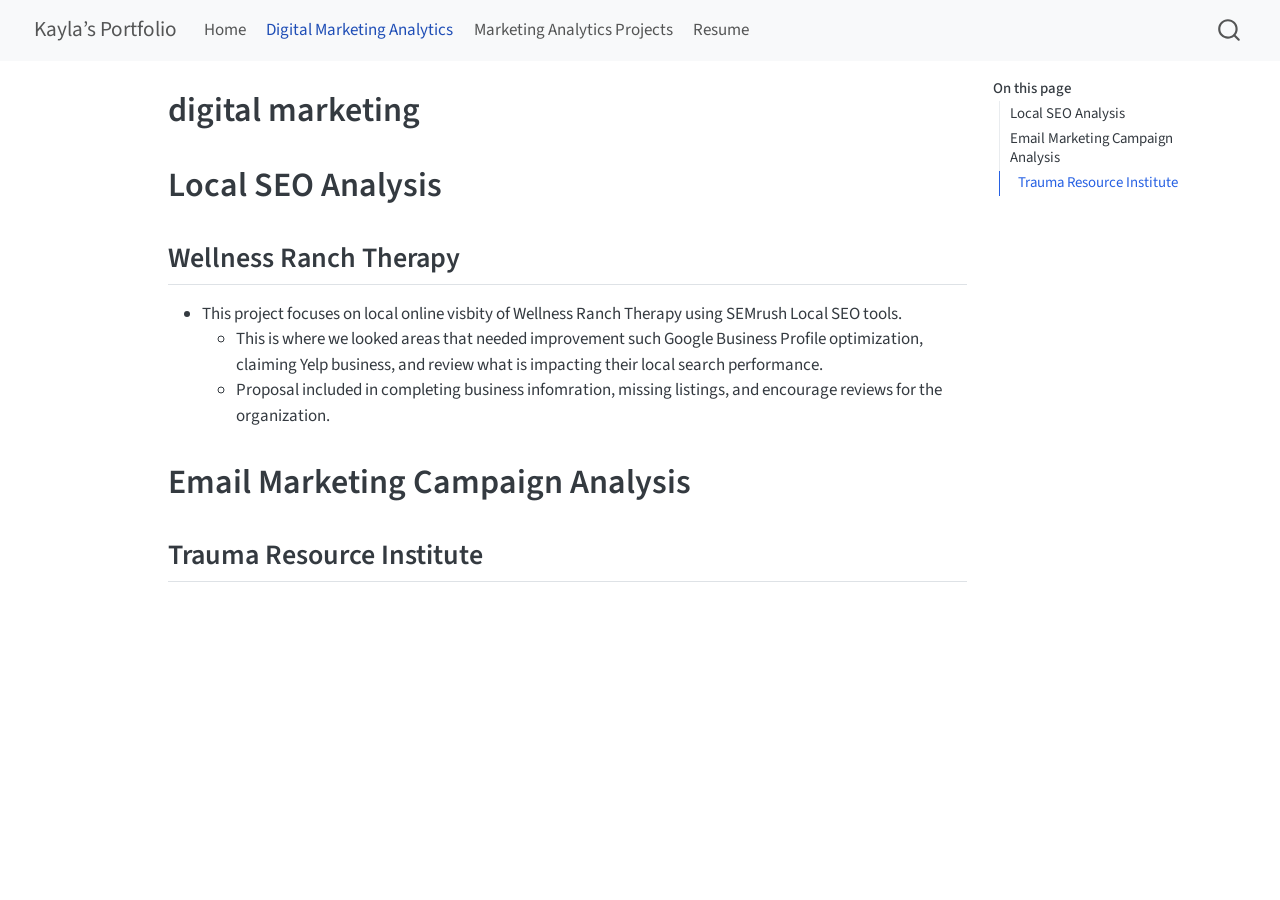
==== docs/digital-marketing.html @ aa78f888 "," ====
<!DOCTYPE html>
<html xmlns="http://www.w3.org/1999/xhtml" lang="en" xml:lang="en"><head>

<meta charset="utf-8">
<meta name="generator" content="quarto-1.8.25">

<meta name="viewport" content="width=device-width, initial-scale=1.0, user-scalable=yes">


<title>digital marketing – Kayla’s Portfolio</title>
<style>
code{white-space: pre-wrap;}
span.smallcaps{font-variant: small-caps;}
div.columns{display: flex; gap: min(4vw, 1.5em);}
div.column{flex: auto; overflow-x: auto;}
div.hanging-indent{margin-left: 1.5em; text-indent: -1.5em;}
ul.task-list{list-style: none;}
ul.task-list li input[type="checkbox"] {
  width: 0.8em;
  margin: 0 0.8em 0.2em -1em; /* quarto-specific, see https://github.com/quarto-dev/quarto-cli/issues/4556 */ 
  vertical-align: middle;
}
</style>


<script src="site_libs/quarto-nav/quarto-nav.js"></script>
<script src="site_libs/quarto-nav/headroom.min.js"></script>
<script src="site_libs/clipboard/clipboard.min.js"></script>
<script src="site_libs/quarto-search/autocomplete.umd.js"></script>
<script src="site_libs/quarto-search/fuse.min.js"></script>
<script src="site_libs/quarto-search/quarto-search.js"></script>
<meta name="quarto:offset" content="./">
<script src="site_libs/quarto-html/quarto.js" type="module"></script>
<script src="site_libs/quarto-html/tabsets/tabsets.js" type="module"></script>
<script src="site_libs/quarto-html/axe/axe-check.js" type="module"></script>
<script src="site_libs/quarto-html/popper.min.js"></script>
<script src="site_libs/quarto-html/tippy.umd.min.js"></script>
<script src="site_libs/quarto-html/anchor.min.js"></script>
<link href="site_libs/quarto-html/tippy.css" rel="stylesheet">
<link href="site_libs/quarto-html/quarto-syntax-highlighting-7b89279ff1a6dce999919e0e67d4d9ec.css" rel="stylesheet" id="quarto-text-highlighting-styles">
<script src="site_libs/bootstrap/bootstrap.min.js"></script>
<link href="site_libs/bootstrap/bootstrap-icons.css" rel="stylesheet">
<link href="site_libs/bootstrap/bootstrap-5b4ad623e5705c0698d39aec6f10cf02.min.css" rel="stylesheet" append-hash="true" id="quarto-bootstrap" data-mode="light">
<script id="quarto-search-options" type="application/json">{
  "location": "navbar",
  "copy-button": false,
  "collapse-after": 3,
  "panel-placement": "end",
  "type": "overlay",
  "limit": 50,
  "keyboard-shortcut": [
    "f",
    "/",
    "s"
  ],
  "show-item-context": false,
  "language": {
    "search-no-results-text": "No results",
    "search-matching-documents-text": "matching documents",
    "search-copy-link-title": "Copy link to search",
    "search-hide-matches-text": "Hide additional matches",
    "search-more-match-text": "more match in this document",
    "search-more-matches-text": "more matches in this document",
    "search-clear-button-title": "Clear",
    "search-text-placeholder": "",
    "search-detached-cancel-button-title": "Cancel",
    "search-submit-button-title": "Submit",
    "search-label": "Search"
  }
}</script>
<!-- Google tag (gtag.js) -->
<script async="" src="https://www.googletagmanager.com/gtag/js?id=G-GXF3VQHDR6"></script>
<script>
  window.dataLayer = window.dataLayer || [];
  function gtag(){dataLayer.push(arguments);}
  gtag('js', new Date());

  gtag('config', 'G-GXF3VQHDR6');
</script>


<link rel="stylesheet" href="style.css">
</head>

<body class="nav-fixed quarto-light">

<div id="quarto-search-results"></div>
  <header id="quarto-header" class="headroom fixed-top">
    <nav class="navbar navbar-expand-lg " data-bs-theme="dark">
      <div class="navbar-container container-fluid">
      <div class="navbar-brand-container mx-auto">
    <a href="./index.html" class="navbar-brand navbar-brand-logo">
    </a>
    <a class="navbar-brand" href="./index.html">
    <span class="navbar-title">Kayla’s Portfolio</span>
    </a>
  </div>
            <div id="quarto-search" class="" title="Search"></div>
          <button class="navbar-toggler" type="button" data-bs-toggle="collapse" data-bs-target="#navbarCollapse" aria-controls="navbarCollapse" role="menu" aria-expanded="false" aria-label="Toggle navigation" onclick="if (window.quartoToggleHeadroom) { window.quartoToggleHeadroom(); }">
  <span class="navbar-toggler-icon"></span>
</button>
          <div class="collapse navbar-collapse" id="navbarCollapse">
            <ul class="navbar-nav navbar-nav-scroll me-auto">
  <li class="nav-item">
    <a class="nav-link" href="./index.html"> 
<span class="menu-text">Home</span></a>
  </li>  
  <li class="nav-item">
    <a class="nav-link active" href="./digital-marketing.html" aria-current="page"> 
<span class="menu-text">Digital Marketing Analytics</span></a>
  </li>  
  <li class="nav-item">
    <a class="nav-link" href="./marketing-analytics.html"> 
<span class="menu-text">Marketing Analytics Projects</span></a>
  </li>  
  <li class="nav-item">
    <a class="nav-link" href="./resume.html"> 
<span class="menu-text">Resume</span></a>
  </li>  
</ul>
          </div> <!-- /navcollapse -->
            <div class="quarto-navbar-tools">
</div>
      </div> <!-- /container-fluid -->
    </nav>
</header>
<!-- content -->
<div id="quarto-content" class="quarto-container page-columns page-rows-contents page-layout-article page-navbar">
<!-- sidebar -->
<!-- margin-sidebar -->
    <div id="quarto-margin-sidebar" class="sidebar margin-sidebar">
        <nav id="TOC" role="doc-toc" class="toc-active">
    <h2 id="toc-title">On this page</h2>
   
  <ul>
  <li><a href="#local-seo-analysis" id="toc-local-seo-analysis" class="nav-link active" data-scroll-target="#local-seo-analysis">Local SEO Analysis</a>
  <ul class="collapse">
  <li><a href="#wellness-ranch-therapy" id="toc-wellness-ranch-therapy" class="nav-link" data-scroll-target="#wellness-ranch-therapy">Wellness Ranch Therapy</a></li>
  </ul></li>
  <li><a href="#email-marketing-campaign-analysis" id="toc-email-marketing-campaign-analysis" class="nav-link" data-scroll-target="#email-marketing-campaign-analysis">Email Marketing Campaign Analysis</a>
  <ul class="collapse">
  <li><a href="#trauma-resource-institute" id="toc-trauma-resource-institute" class="nav-link" data-scroll-target="#trauma-resource-institute">Trauma Resource Institute</a></li>
  </ul></li>
  </ul>
</nav>
    </div>
<!-- main -->
<main class="content" id="quarto-document-content">

<header id="title-block-header" class="quarto-title-block default">
<div class="quarto-title">
<h1 class="title">digital marketing</h1>
</div>



<div class="quarto-title-meta">

    
  
    
  </div>
  


</header>


<section id="local-seo-analysis" class="level1">
<h1>Local SEO Analysis</h1>
<section id="wellness-ranch-therapy" class="level2">
<h2 class="anchored" data-anchor-id="wellness-ranch-therapy">Wellness Ranch Therapy</h2>
<ul>
<li>This project focuses on local online visbity of Wellness Ranch Therapy using SEMrush Local SEO tools.
<ul>
<li>This is where we looked areas that needed improvement such Google Business Profile optimization, claiming Yelp business, and review what is impacting their local search performance.</li>
<li>Proposal included in completing business infomration, missing listings, and encourage reviews for the organization.</li>
</ul></li>
</ul>
</section>
</section>
<section id="email-marketing-campaign-analysis" class="level1">
<h1>Email Marketing Campaign Analysis</h1>
<section id="trauma-resource-institute" class="level2">
<h2 class="anchored" data-anchor-id="trauma-resource-institute">Trauma Resource Institute</h2>


</section>
</section>

</main> <!-- /main -->
<script id="quarto-html-after-body" type="application/javascript">
  window.document.addEventListener("DOMContentLoaded", function (event) {
    const icon = "";
    const anchorJS = new window.AnchorJS();
    anchorJS.options = {
      placement: 'right',
      icon: icon
    };
    anchorJS.add('.anchored');
    const isCodeAnnotation = (el) => {
      for (const clz of el.classList) {
        if (clz.startsWith('code-annotation-')) {                     
          return true;
        }
      }
      return false;
    }
    const onCopySuccess = function(e) {
      // button target
      const button = e.trigger;
      // don't keep focus
      button.blur();
      // flash "checked"
      button.classList.add('code-copy-button-checked');
      var currentTitle = button.getAttribute("title");
      button.setAttribute("title", "Copied!");
      let tooltip;
      if (window.bootstrap) {
        button.setAttribute("data-bs-toggle", "tooltip");
        button.setAttribute("data-bs-placement", "left");
        button.setAttribute("data-bs-title", "Copied!");
        tooltip = new bootstrap.Tooltip(button, 
          { trigger: "manual", 
            customClass: "code-copy-button-tooltip",
            offset: [0, -8]});
        tooltip.show();    
      }
      setTimeout(function() {
        if (tooltip) {
          tooltip.hide();
          button.removeAttribute("data-bs-title");
          button.removeAttribute("data-bs-toggle");
          button.removeAttribute("data-bs-placement");
        }
        button.setAttribute("title", currentTitle);
        button.classList.remove('code-copy-button-checked');
      }, 1000);
      // clear code selection
      e.clearSelection();
    }
    const getTextToCopy = function(trigger) {
      const outerScaffold = trigger.parentElement.cloneNode(true);
      const codeEl = outerScaffold.querySelector('code');
      for (const childEl of codeEl.children) {
        if (isCodeAnnotation(childEl)) {
          childEl.remove();
        }
      }
      return codeEl.innerText;
    }
    const clipboard = new window.ClipboardJS('.code-copy-button:not([data-in-quarto-modal])', {
      text: getTextToCopy
    });
    clipboard.on('success', onCopySuccess);
    if (window.document.getElementById('quarto-embedded-source-code-modal')) {
      const clipboardModal = new window.ClipboardJS('.code-copy-button[data-in-quarto-modal]', {
        text: getTextToCopy,
        container: window.document.getElementById('quarto-embedded-source-code-modal')
      });
      clipboardModal.on('success', onCopySuccess);
    }
      var localhostRegex = new RegExp(/^(?:http|https):\/\/localhost\:?[0-9]*\//);
      var mailtoRegex = new RegExp(/^mailto:/);
        var filterRegex = new RegExp('/' + window.location.host + '/');
      var isInternal = (href) => {
          return filterRegex.test(href) || localhostRegex.test(href) || mailtoRegex.test(href);
      }
      // Inspect non-navigation links and adorn them if external
     var links = window.document.querySelectorAll('a[href]:not(.nav-link):not(.navbar-brand):not(.toc-action):not(.sidebar-link):not(.sidebar-item-toggle):not(.pagination-link):not(.no-external):not([aria-hidden]):not(.dropdown-item):not(.quarto-navigation-tool):not(.about-link)');
      for (var i=0; i<links.length; i++) {
        const link = links[i];
        if (!isInternal(link.href)) {
          // undo the damage that might have been done by quarto-nav.js in the case of
          // links that we want to consider external
          if (link.dataset.originalHref !== undefined) {
            link.href = link.dataset.originalHref;
          }
        }
      }
    function tippyHover(el, contentFn, onTriggerFn, onUntriggerFn) {
      const config = {
        allowHTML: true,
        maxWidth: 500,
        delay: 100,
        arrow: false,
        appendTo: function(el) {
            return el.parentElement;
        },
        interactive: true,
        interactiveBorder: 10,
        theme: 'quarto',
        placement: 'bottom-start',
      };
      if (contentFn) {
        config.content = contentFn;
      }
      if (onTriggerFn) {
        config.onTrigger = onTriggerFn;
      }
      if (onUntriggerFn) {
        config.onUntrigger = onUntriggerFn;
      }
      window.tippy(el, config); 
    }
    const noterefs = window.document.querySelectorAll('a[role="doc-noteref"]');
    for (var i=0; i<noterefs.length; i++) {
      const ref = noterefs[i];
      tippyHover(ref, function() {
        // use id or data attribute instead here
        let href = ref.getAttribute('data-footnote-href') || ref.getAttribute('href');
        try { href = new URL(href).hash; } catch {}
        const id = href.replace(/^#\/?/, "");
        const note = window.document.getElementById(id);
        if (note) {
          return note.innerHTML;
        } else {
          return "";
        }
      });
    }
    const xrefs = window.document.querySelectorAll('a.quarto-xref');
    const processXRef = (id, note) => {
      // Strip column container classes
      const stripColumnClz = (el) => {
        el.classList.remove("page-full", "page-columns");
        if (el.children) {
          for (const child of el.children) {
            stripColumnClz(child);
          }
        }
      }
      stripColumnClz(note)
      if (id === null || id.startsWith('sec-')) {
        // Special case sections, only their first couple elements
        const container = document.createElement("div");
        if (note.children && note.children.length > 2) {
          container.appendChild(note.children[0].cloneNode(true));
          for (let i = 1; i < note.children.length; i++) {
            const child = note.children[i];
            if (child.tagName === "P" && child.innerText === "") {
              continue;
            } else {
              container.appendChild(child.cloneNode(true));
              break;
            }
          }
          if (window.Quarto?.typesetMath) {
            window.Quarto.typesetMath(container);
          }
          return container.innerHTML
        } else {
          if (window.Quarto?.typesetMath) {
            window.Quarto.typesetMath(note);
          }
          return note.innerHTML;
        }
      } else {
        // Remove any anchor links if they are present
        const anchorLink = note.querySelector('a.anchorjs-link');
        if (anchorLink) {
          anchorLink.remove();
        }
        if (window.Quarto?.typesetMath) {
          window.Quarto.typesetMath(note);
        }
        if (note.classList.contains("callout")) {
          return note.outerHTML;
        } else {
          return note.innerHTML;
        }
      }
    }
    for (var i=0; i<xrefs.length; i++) {
      const xref = xrefs[i];
      tippyHover(xref, undefined, function(instance) {
        instance.disable();
        let url = xref.getAttribute('href');
        let hash = undefined; 
        if (url.startsWith('#')) {
          hash = url;
        } else {
          try { hash = new URL(url).hash; } catch {}
        }
        if (hash) {
          const id = hash.replace(/^#\/?/, "");
          const note = window.document.getElementById(id);
          if (note !== null) {
            try {
              const html = processXRef(id, note.cloneNode(true));
              instance.setContent(html);
            } finally {
              instance.enable();
              instance.show();
            }
          } else {
            // See if we can fetch this
            fetch(url.split('#')[0])
            .then(res => res.text())
            .then(html => {
              const parser = new DOMParser();
              const htmlDoc = parser.parseFromString(html, "text/html");
              const note = htmlDoc.getElementById(id);
              if (note !== null) {
                const html = processXRef(id, note);
                instance.setContent(html);
              } 
            }).finally(() => {
              instance.enable();
              instance.show();
            });
          }
        } else {
          // See if we can fetch a full url (with no hash to target)
          // This is a special case and we should probably do some content thinning / targeting
          fetch(url)
          .then(res => res.text())
          .then(html => {
            const parser = new DOMParser();
            const htmlDoc = parser.parseFromString(html, "text/html");
            const note = htmlDoc.querySelector('main.content');
            if (note !== null) {
              // This should only happen for chapter cross references
              // (since there is no id in the URL)
              // remove the first header
              if (note.children.length > 0 && note.children[0].tagName === "HEADER") {
                note.children[0].remove();
              }
              const html = processXRef(null, note);
              instance.setContent(html);
            } 
          }).finally(() => {
            instance.enable();
            instance.show();
          });
        }
      }, function(instance) {
      });
    }
        let selectedAnnoteEl;
        const selectorForAnnotation = ( cell, annotation) => {
          let cellAttr = 'data-code-cell="' + cell + '"';
          let lineAttr = 'data-code-annotation="' +  annotation + '"';
          const selector = 'span[' + cellAttr + '][' + lineAttr + ']';
          return selector;
        }
        const selectCodeLines = (annoteEl) => {
          const doc = window.document;
          const targetCell = annoteEl.getAttribute("data-target-cell");
          const targetAnnotation = annoteEl.getAttribute("data-target-annotation");
          const annoteSpan = window.document.querySelector(selectorForAnnotation(targetCell, targetAnnotation));
          const lines = annoteSpan.getAttribute("data-code-lines").split(",");
          const lineIds = lines.map((line) => {
            return targetCell + "-" + line;
          })
          let top = null;
          let height = null;
          let parent = null;
          if (lineIds.length > 0) {
              //compute the position of the single el (top and bottom and make a div)
              const el = window.document.getElementById(lineIds[0]);
              top = el.offsetTop;
              height = el.offsetHeight;
              parent = el.parentElement.parentElement;
            if (lineIds.length > 1) {
              const lastEl = window.document.getElementById(lineIds[lineIds.length - 1]);
              const bottom = lastEl.offsetTop + lastEl.offsetHeight;
              height = bottom - top;
            }
            if (top !== null && height !== null && parent !== null) {
              // cook up a div (if necessary) and position it 
              let div = window.document.getElementById("code-annotation-line-highlight");
              if (div === null) {
                div = window.document.createElement("div");
                div.setAttribute("id", "code-annotation-line-highlight");
                div.style.position = 'absolute';
                parent.appendChild(div);
              }
              div.style.top = top - 2 + "px";
              div.style.height = height + 4 + "px";
              div.style.left = 0;
              let gutterDiv = window.document.getElementById("code-annotation-line-highlight-gutter");
              if (gutterDiv === null) {
                gutterDiv = window.document.createElement("div");
                gutterDiv.setAttribute("id", "code-annotation-line-highlight-gutter");
                gutterDiv.style.position = 'absolute';
                const codeCell = window.document.getElementById(targetCell);
                const gutter = codeCell.querySelector('.code-annotation-gutter');
                gutter.appendChild(gutterDiv);
              }
              gutterDiv.style.top = top - 2 + "px";
              gutterDiv.style.height = height + 4 + "px";
            }
            selectedAnnoteEl = annoteEl;
          }
        };
        const unselectCodeLines = () => {
          const elementsIds = ["code-annotation-line-highlight", "code-annotation-line-highlight-gutter"];
          elementsIds.forEach((elId) => {
            const div = window.document.getElementById(elId);
            if (div) {
              div.remove();
            }
          });
          selectedAnnoteEl = undefined;
        };
          // Handle positioning of the toggle
      window.addEventListener(
        "resize",
        throttle(() => {
          elRect = undefined;
          if (selectedAnnoteEl) {
            selectCodeLines(selectedAnnoteEl);
          }
        }, 10)
      );
      function throttle(fn, ms) {
      let throttle = false;
      let timer;
        return (...args) => {
          if(!throttle) { // first call gets through
              fn.apply(this, args);
              throttle = true;
          } else { // all the others get throttled
              if(timer) clearTimeout(timer); // cancel #2
              timer = setTimeout(() => {
                fn.apply(this, args);
                timer = throttle = false;
              }, ms);
          }
        };
      }
        // Attach click handler to the DT
        const annoteDls = window.document.querySelectorAll('dt[data-target-cell]');
        for (const annoteDlNode of annoteDls) {
          annoteDlNode.addEventListener('click', (event) => {
            const clickedEl = event.target;
            if (clickedEl !== selectedAnnoteEl) {
              unselectCodeLines();
              const activeEl = window.document.querySelector('dt[data-target-cell].code-annotation-active');
              if (activeEl) {
                activeEl.classList.remove('code-annotation-active');
              }
              selectCodeLines(clickedEl);
              clickedEl.classList.add('code-annotation-active');
            } else {
              // Unselect the line
              unselectCodeLines();
              clickedEl.classList.remove('code-annotation-active');
            }
          });
        }
    const findCites = (el) => {
      const parentEl = el.parentElement;
      if (parentEl) {
        const cites = parentEl.dataset.cites;
        if (cites) {
          return {
            el,
            cites: cites.split(' ')
          };
        } else {
          return findCites(el.parentElement)
        }
      } else {
        return undefined;
      }
    };
    var bibliorefs = window.document.querySelectorAll('a[role="doc-biblioref"]');
    for (var i=0; i<bibliorefs.length; i++) {
      const ref = bibliorefs[i];
      const citeInfo = findCites(ref);
      if (citeInfo) {
        tippyHover(citeInfo.el, function() {
          var popup = window.document.createElement('div');
          citeInfo.cites.forEach(function(cite) {
            var citeDiv = window.document.createElement('div');
            citeDiv.classList.add('hanging-indent');
            citeDiv.classList.add('csl-entry');
            var biblioDiv = window.document.getElementById('ref-' + cite);
            if (biblioDiv) {
              citeDiv.innerHTML = biblioDiv.innerHTML;
            }
            popup.appendChild(citeDiv);
          });
          return popup.innerHTML;
        });
      }
    }
  });
  </script>
</div> <!-- /content -->




</body></html>
---- docs/site_libs/quarto-html/tippy.css ----
.tippy-box[data-animation=fade][data-state=hidden]{opacity:0}[data-tippy-root]{max-width:calc(100vw - 10px)}.tippy-box{position:relative;background-color:#333;color:#fff;border-radius:4px;font-size:14px;line-height:1.4;white-space:normal;outline:0;transition-property:transform,visibility,opacity}.tippy-box[data-placement^=top]>.tippy-arrow{bottom:0}.tippy-box[data-placement^=top]>.tippy-arrow:before{bottom:-7px;left:0;border-width:8px 8px 0;border-top-color:initial;transform-origin:center top}.tippy-box[data-placement^=bottom]>.tippy-arrow{top:0}.tippy-box[data-placement^=bottom]>.tippy-arrow:before{top:-7px;left:0;border-width:0 8px 8px;border-bottom-color:initial;transform-origin:center bottom}.tippy-box[data-placement^=left]>.tippy-arrow{right:0}.tippy-box[data-placement^=left]>.tippy-arrow:before{border-width:8px 0 8px 8px;border-left-color:initial;right:-7px;transform-origin:center left}.tippy-box[data-placement^=right]>.tippy-arrow{left:0}.tippy-box[data-placement^=right]>.tippy-arrow:before{left:-7px;border-width:8px 8px 8px 0;border-right-color:initial;transform-origin:center right}.tippy-box[data-inertia][data-state=visible]{transition-timing-function:cubic-bezier(.54,1.5,.38,1.11)}.tippy-arrow{width:16px;height:16px;color:#333}.tippy-arrow:before{content:"";position:absolute;border-color:transparent;border-style:solid}.tippy-content{position:relative;padding:5px 9px;z-index:1}
---- docs/site_libs/quarto-html/quarto-syntax-highlighting-7b89279ff1a6dce999919e0e67d4d9ec.css ----
/* quarto syntax highlight colors */
:root {
  --quarto-hl-ot-color: #003B4F;
  --quarto-hl-at-color: #657422;
  --quarto-hl-ss-color: #20794D;
  --quarto-hl-an-color: #5E5E5E;
  --quarto-hl-fu-color: #4758AB;
  --quarto-hl-st-color: #20794D;
  --quarto-hl-cf-color: #003B4F;
  --quarto-hl-op-color: #5E5E5E;
  --quarto-hl-er-color: #AD0000;
  --quarto-hl-bn-color: #AD0000;
  --quarto-hl-al-color: #AD0000;
  --quarto-hl-va-color: #111111;
  --quarto-hl-bu-color: inherit;
  --quarto-hl-ex-color: inherit;
  --quarto-hl-pp-color: #AD0000;
  --quarto-hl-in-color: #5E5E5E;
  --quarto-hl-vs-color: #20794D;
  --quarto-hl-wa-color: #5E5E5E;
  --quarto-hl-do-color: #5E5E5E;
  --quarto-hl-im-color: #00769E;
  --quarto-hl-ch-color: #20794D;
  --quarto-hl-dt-color: #AD0000;
  --quarto-hl-fl-color: #AD0000;
  --quarto-hl-co-color: #5E5E5E;
  --quarto-hl-cv-color: #5E5E5E;
  --quarto-hl-cn-color: #8f5902;
  --quarto-hl-sc-color: #5E5E5E;
  --quarto-hl-dv-color: #AD0000;
  --quarto-hl-kw-color: #003B4F;
}

/* other quarto variables */
:root {
  --quarto-font-monospace: SFMono-Regular, Menlo, Monaco, Consolas, "Liberation Mono", "Courier New", monospace;
}

/* syntax highlight based on Pandoc's rules */
pre > code.sourceCode > span {
  color: #003B4F;
}

code.sourceCode > span {
  color: #003B4F;
}

div.sourceCode,
div.sourceCode pre.sourceCode {
  color: #003B4F;
}

/* Normal */
code span {
  color: #003B4F;
}

/* Alert */
code span.al {
  color: #AD0000;
  font-style: inherit;
}

/* Annotation */
code span.an {
  color: #5E5E5E;
  font-style: inherit;
}

/* Attribute */
code span.at {
  color: #657422;
  font-style: inherit;
}

/* BaseN */
code span.bn {
  color: #AD0000;
  font-style: inherit;
}

/* BuiltIn */
code span.bu {
  font-style: inherit;
}

/* ControlFlow */
code span.cf {
  color: #003B4F;
  font-weight: bold;
  font-style: inherit;
}

/* Char */
code span.ch {
  color: #20794D;
  font-style: inherit;
}

/* Constant */
code span.cn {
  color: #8f5902;
  font-style: inherit;
}

/* Comment */
code span.co {
  color: #5E5E5E;
  font-style: inherit;
}

/* CommentVar */
code span.cv {
  color: #5E5E5E;
  font-style: italic;
}

/* Documentation */
code span.do {
  color: #5E5E5E;
  font-style: italic;
}

/* DataType */
code span.dt {
  color: #AD0000;
  font-style: inherit;
}

/* DecVal */
code span.dv {
  color: #AD0000;
  font-style: inherit;
}

/* Error */
code span.er {
  color: #AD0000;
  font-style: inherit;
}

/* Extension */
code span.ex {
  font-style: inherit;
}

/* Float */
code span.fl {
  color: #AD0000;
  font-style: inherit;
}

/* Function */
code span.fu {
  color: #4758AB;
  font-style: inherit;
}

/* Import */
code span.im {
  color: #00769E;
  font-style: inherit;
}

/* Information */
code span.in {
  color: #5E5E5E;
  font-style: inherit;
}

/* Keyword */
code span.kw {
  color: #003B4F;
  font-weight: bold;
  font-style: inherit;
}

/* Operator */
code span.op {
  color: #5E5E5E;
  font-style: inherit;
}

/* Other */
code span.ot {
  color: #003B4F;
  font-style: inherit;
}

/* Preprocessor */
code span.pp {
  color: #AD0000;
  font-style: inherit;
}

/* SpecialChar */
code span.sc {
  color: #5E5E5E;
  font-style: inherit;
}

/* SpecialString */
code span.ss {
  color: #20794D;
  font-style: inherit;
}

/* String */
code span.st {
  color: #20794D;
  font-style: inherit;
}

/* Variable */
code span.va {
  color: #111111;
  font-style: inherit;
}

/* VerbatimString */
code span.vs {
  color: #20794D;
  font-style: inherit;
}

/* Warning */
code span.wa {
  color: #5E5E5E;
  font-style: italic;
}

.prevent-inlining {
  content: "</";
}

/*# sourceMappingURL=3944bc705cfaf4c80e56f77c5205168a.css.map */
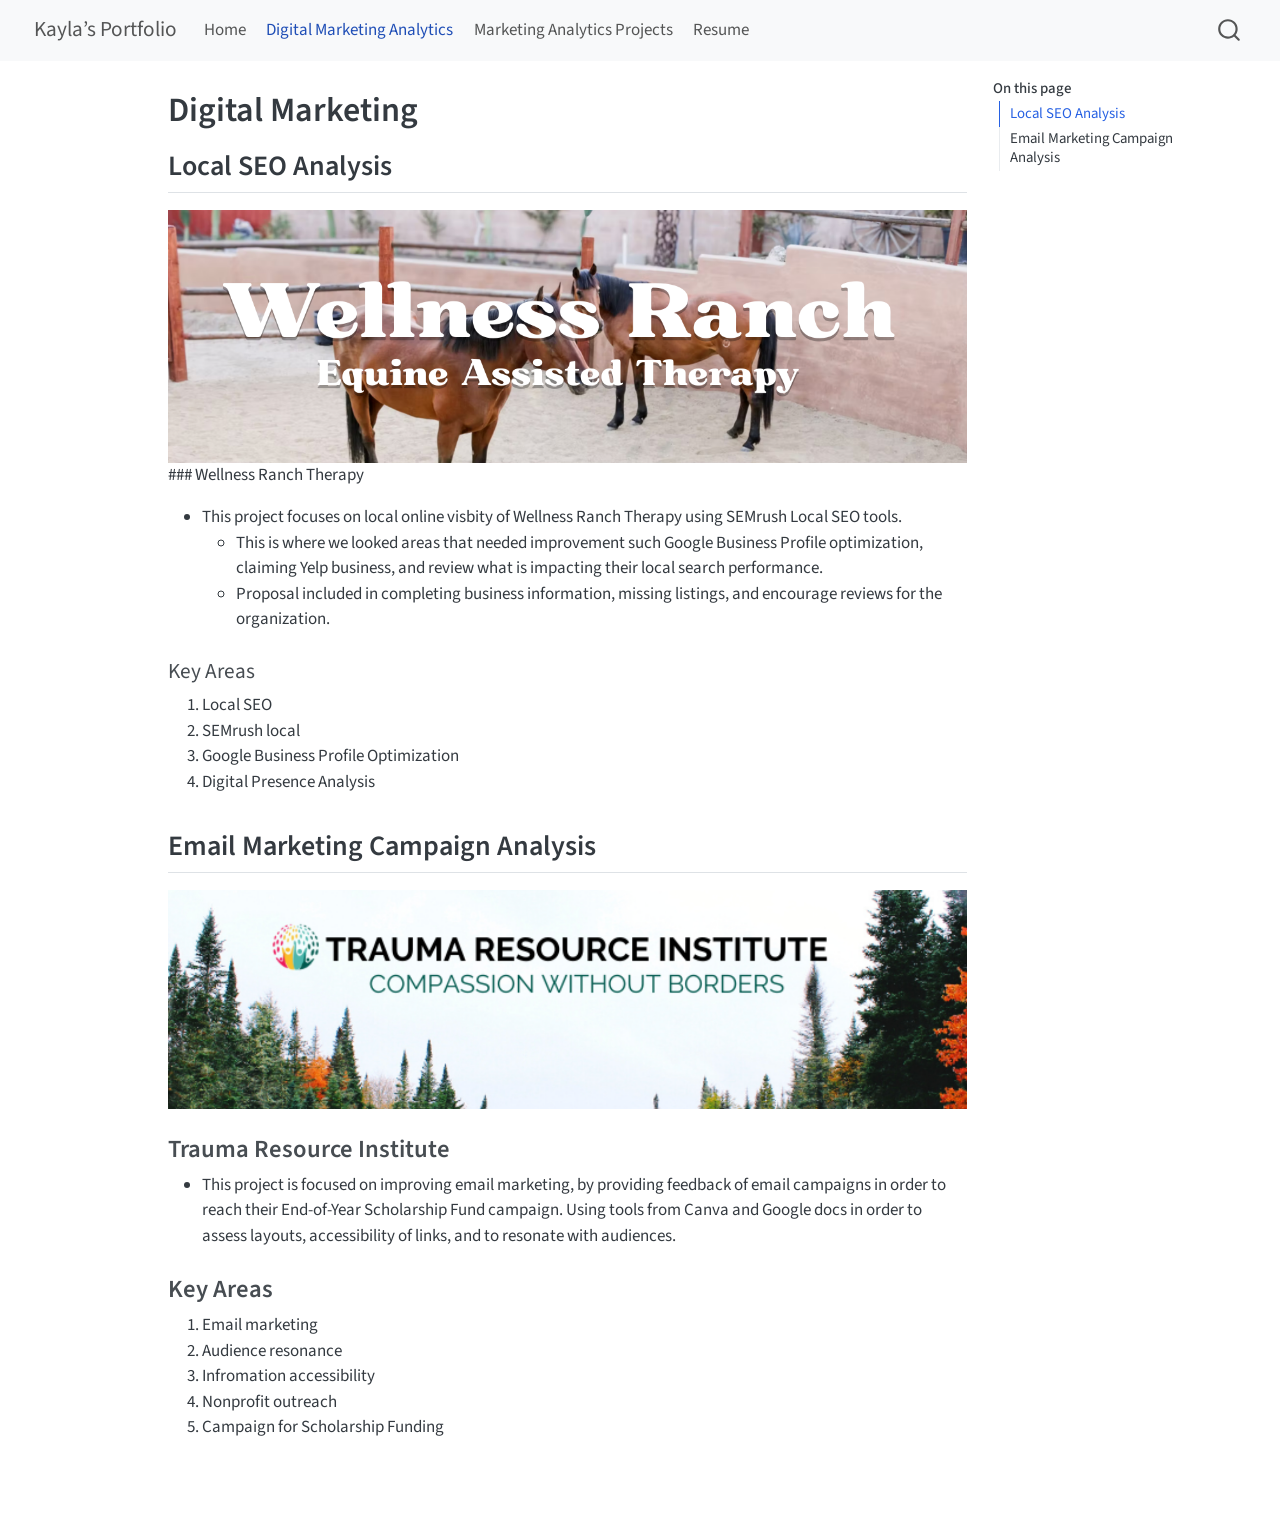
==== commit 854807b5: "." ====
--- a/docs/digital-marketing.html
+++ b/docs/digital-marketing.html
@@ -7,7 +7,7 @@
 <meta name="viewport" content="width=device-width, initial-scale=1.0, user-scalable=yes">
 
 
-<title>digital marketing – Kayla’s Portfolio</title>
+<title>Digital Marketing – Kayla’s Portfolio</title>
 <style>
 code{white-space: pre-wrap;}
 span.smallcaps{font-variant: small-caps;}
@@ -133,13 +133,11 @@
     <h2 id="toc-title">On this page</h2>
    
   <ul>
-  <li><a href="#local-seo-analysis" id="toc-local-seo-analysis" class="nav-link active" data-scroll-target="#local-seo-analysis">Local SEO Analysis</a>
-  <ul class="collapse">
-  <li><a href="#wellness-ranch-therapy" id="toc-wellness-ranch-therapy" class="nav-link" data-scroll-target="#wellness-ranch-therapy">Wellness Ranch Therapy</a></li>
-  </ul></li>
+  <li><a href="#local-seo-analysis" id="toc-local-seo-analysis" class="nav-link active" data-scroll-target="#local-seo-analysis">Local SEO Analysis</a></li>
   <li><a href="#email-marketing-campaign-analysis" id="toc-email-marketing-campaign-analysis" class="nav-link" data-scroll-target="#email-marketing-campaign-analysis">Email Marketing Campaign Analysis</a>
   <ul class="collapse">
   <li><a href="#trauma-resource-institute" id="toc-trauma-resource-institute" class="nav-link" data-scroll-target="#trauma-resource-institute">Trauma Resource Institute</a></li>
+  <li><a href="#key-areas-1" id="toc-key-areas-1" class="nav-link" data-scroll-target="#key-areas-1">Key Areas</a></li>
   </ul></li>
   </ul>
 </nav>
@@ -149,7 +147,7 @@
 
 <header id="title-block-header" class="quarto-title-block default">
 <div class="quarto-title">
-<h1 class="title">digital marketing</h1>
+<h1 class="title">Digital Marketing</h1>
 </div>
 
 
@@ -166,23 +164,44 @@
 </header>
 
 
-<section id="local-seo-analysis" class="level1">
-<h1>Local SEO Analysis</h1>
-<section id="wellness-ranch-therapy" class="level2">
-<h2 class="anchored" data-anchor-id="wellness-ranch-therapy">Wellness Ranch Therapy</h2>
+<section id="local-seo-analysis" class="level2">
+<h2 class="anchored" data-anchor-id="local-seo-analysis">Local SEO Analysis</h2>
+<p><img src="wellness.png" class="img-fluid"> ### Wellness Ranch Therapy</p>
 <ul>
 <li>This project focuses on local online visbity of Wellness Ranch Therapy using SEMrush Local SEO tools.
 <ul>
 <li>This is where we looked areas that needed improvement such Google Business Profile optimization, claiming Yelp business, and review what is impacting their local search performance.</li>
-<li>Proposal included in completing business infomration, missing listings, and encourage reviews for the organization.</li>
+<li>Proposal included in completing business information, missing listings, and encourage reviews for the organization.</li>
 </ul></li>
 </ul>
+<section id="key-areas" class="level4">
+<h4 class="anchored" data-anchor-id="key-areas">Key Areas</h4>
+<ol type="1">
+<li>Local SEO</li>
+<li>SEMrush local</li>
+<li>Google Business Profile Optimization</li>
+<li>Digital Presence Analysis</li>
+</ol>
 </section>
 </section>
-<section id="email-marketing-campaign-analysis" class="level1">
-<h1>Email Marketing Campaign Analysis</h1>
-<section id="trauma-resource-institute" class="level2">
-<h2 class="anchored" data-anchor-id="trauma-resource-institute">Trauma Resource Institute</h2>
+<section id="email-marketing-campaign-analysis" class="level2">
+<h2 class="anchored" data-anchor-id="email-marketing-campaign-analysis">Email Marketing Campaign Analysis</h2>
+<p><img src="images.png" class="img-fluid"></p>
+<section id="trauma-resource-institute" class="level3">
+<h3 class="anchored" data-anchor-id="trauma-resource-institute">Trauma Resource Institute</h3>
+<ul>
+<li>This project is focused on improving email marketing, by providing feedback of email campaigns in order to reach their End-of-Year Scholarship Fund campaign. Using tools from Canva and Google docs in order to assess layouts, accessibility of links, and to resonate with audiences.</li>
+</ul>
+</section>
+<section id="key-areas-1" class="level3">
+<h3 class="anchored" data-anchor-id="key-areas-1">Key Areas</h3>
+<ol type="1">
+<li>Email marketing</li>
+<li>Audience resonance</li>
+<li>Infromation accessibility</li>
+<li>Nonprofit outreach</li>
+<li>Campaign for Scholarship Funding</li>
+</ol>
 
 
 </section>
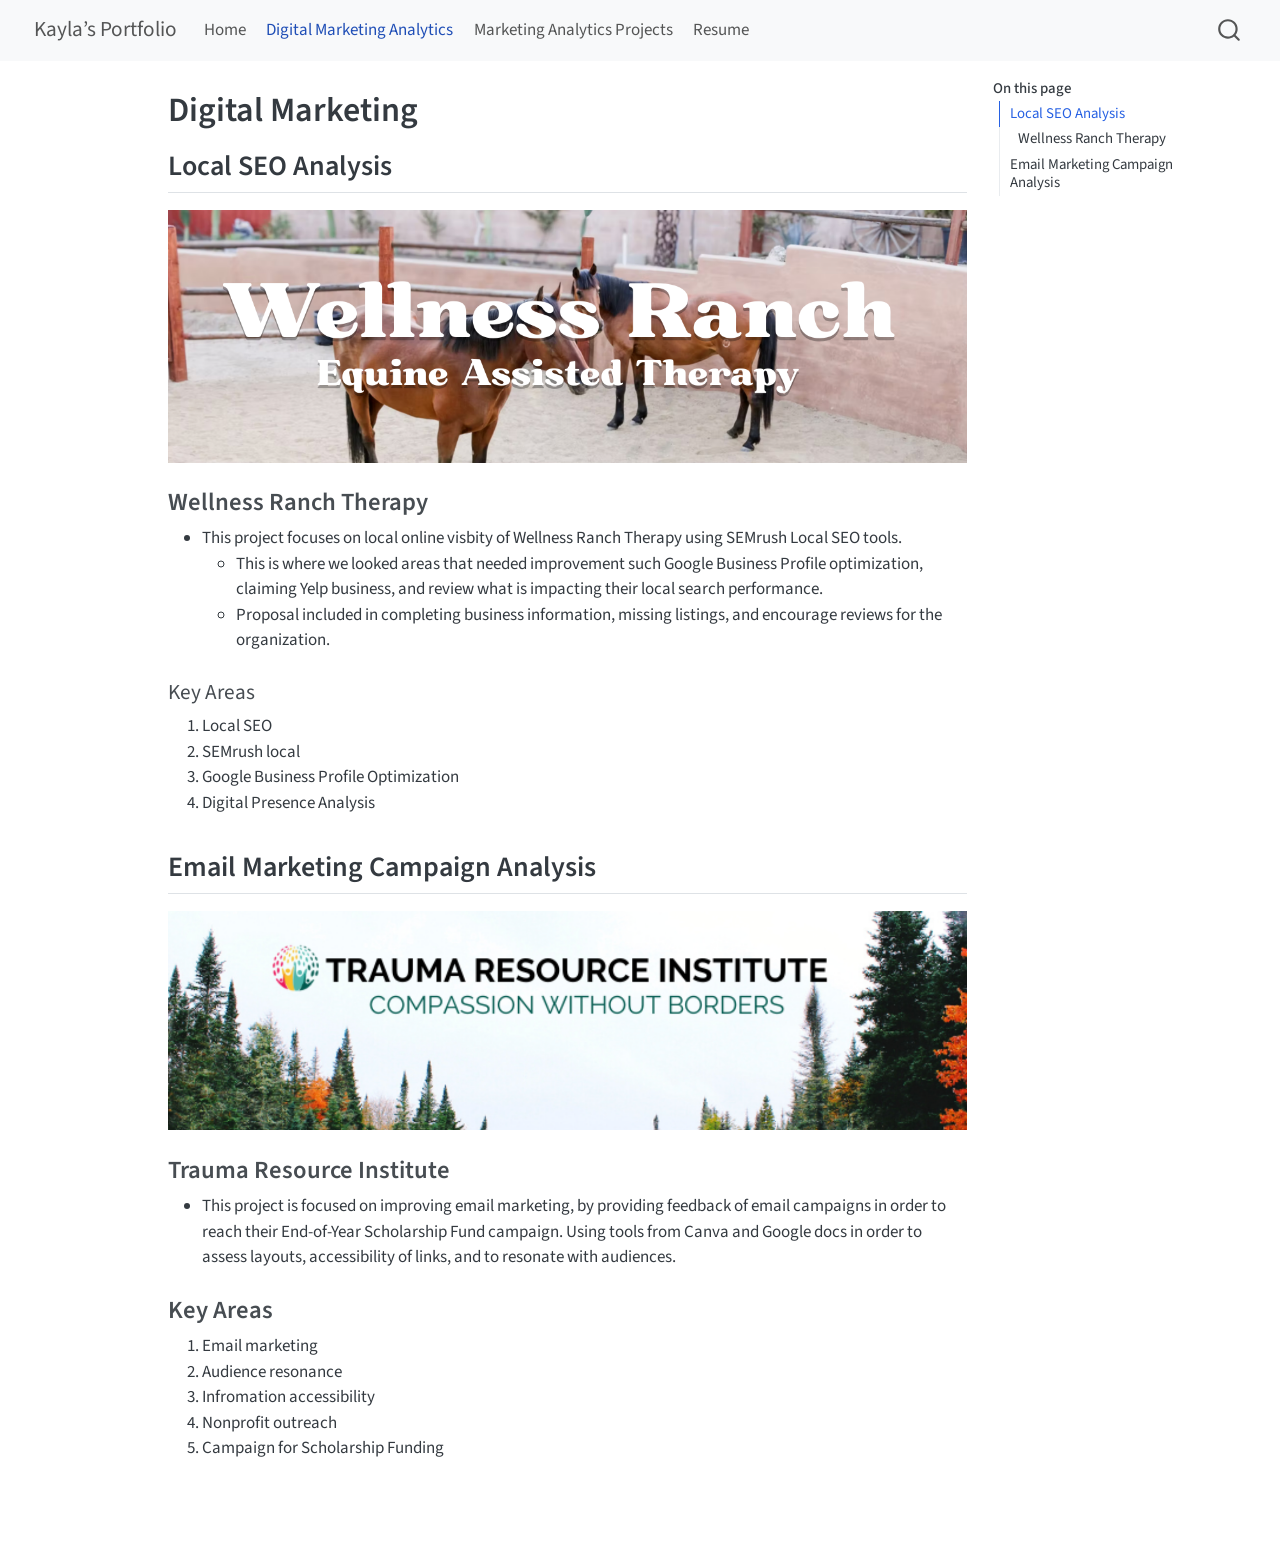
==== commit 08c84446: "." ====
--- a/docs/digital-marketing.html
+++ b/docs/digital-marketing.html
@@ -133,7 +133,10 @@
     <h2 id="toc-title">On this page</h2>
    
   <ul>
-  <li><a href="#local-seo-analysis" id="toc-local-seo-analysis" class="nav-link active" data-scroll-target="#local-seo-analysis">Local SEO Analysis</a></li>
+  <li><a href="#local-seo-analysis" id="toc-local-seo-analysis" class="nav-link active" data-scroll-target="#local-seo-analysis">Local SEO Analysis</a>
+  <ul class="collapse">
+  <li><a href="#wellness-ranch-therapy" id="toc-wellness-ranch-therapy" class="nav-link" data-scroll-target="#wellness-ranch-therapy">Wellness Ranch Therapy</a></li>
+  </ul></li>
   <li><a href="#email-marketing-campaign-analysis" id="toc-email-marketing-campaign-analysis" class="nav-link" data-scroll-target="#email-marketing-campaign-analysis">Email Marketing Campaign Analysis</a>
   <ul class="collapse">
   <li><a href="#trauma-resource-institute" id="toc-trauma-resource-institute" class="nav-link" data-scroll-target="#trauma-resource-institute">Trauma Resource Institute</a></li>
@@ -166,7 +169,9 @@
 
 <section id="local-seo-analysis" class="level2">
 <h2 class="anchored" data-anchor-id="local-seo-analysis">Local SEO Analysis</h2>
-<p><img src="wellness.png" class="img-fluid"> ### Wellness Ranch Therapy</p>
+<p><img src="wellness.png" class="img-fluid"></p>
+<section id="wellness-ranch-therapy" class="level3">
+<h3 class="anchored" data-anchor-id="wellness-ranch-therapy">Wellness Ranch Therapy</h3>
 <ul>
 <li>This project focuses on local online visbity of Wellness Ranch Therapy using SEMrush Local SEO tools.
 <ul>
@@ -182,6 +187,7 @@
 <li>Google Business Profile Optimization</li>
 <li>Digital Presence Analysis</li>
 </ol>
+</section>
 </section>
 </section>
 <section id="email-marketing-campaign-analysis" class="level2">
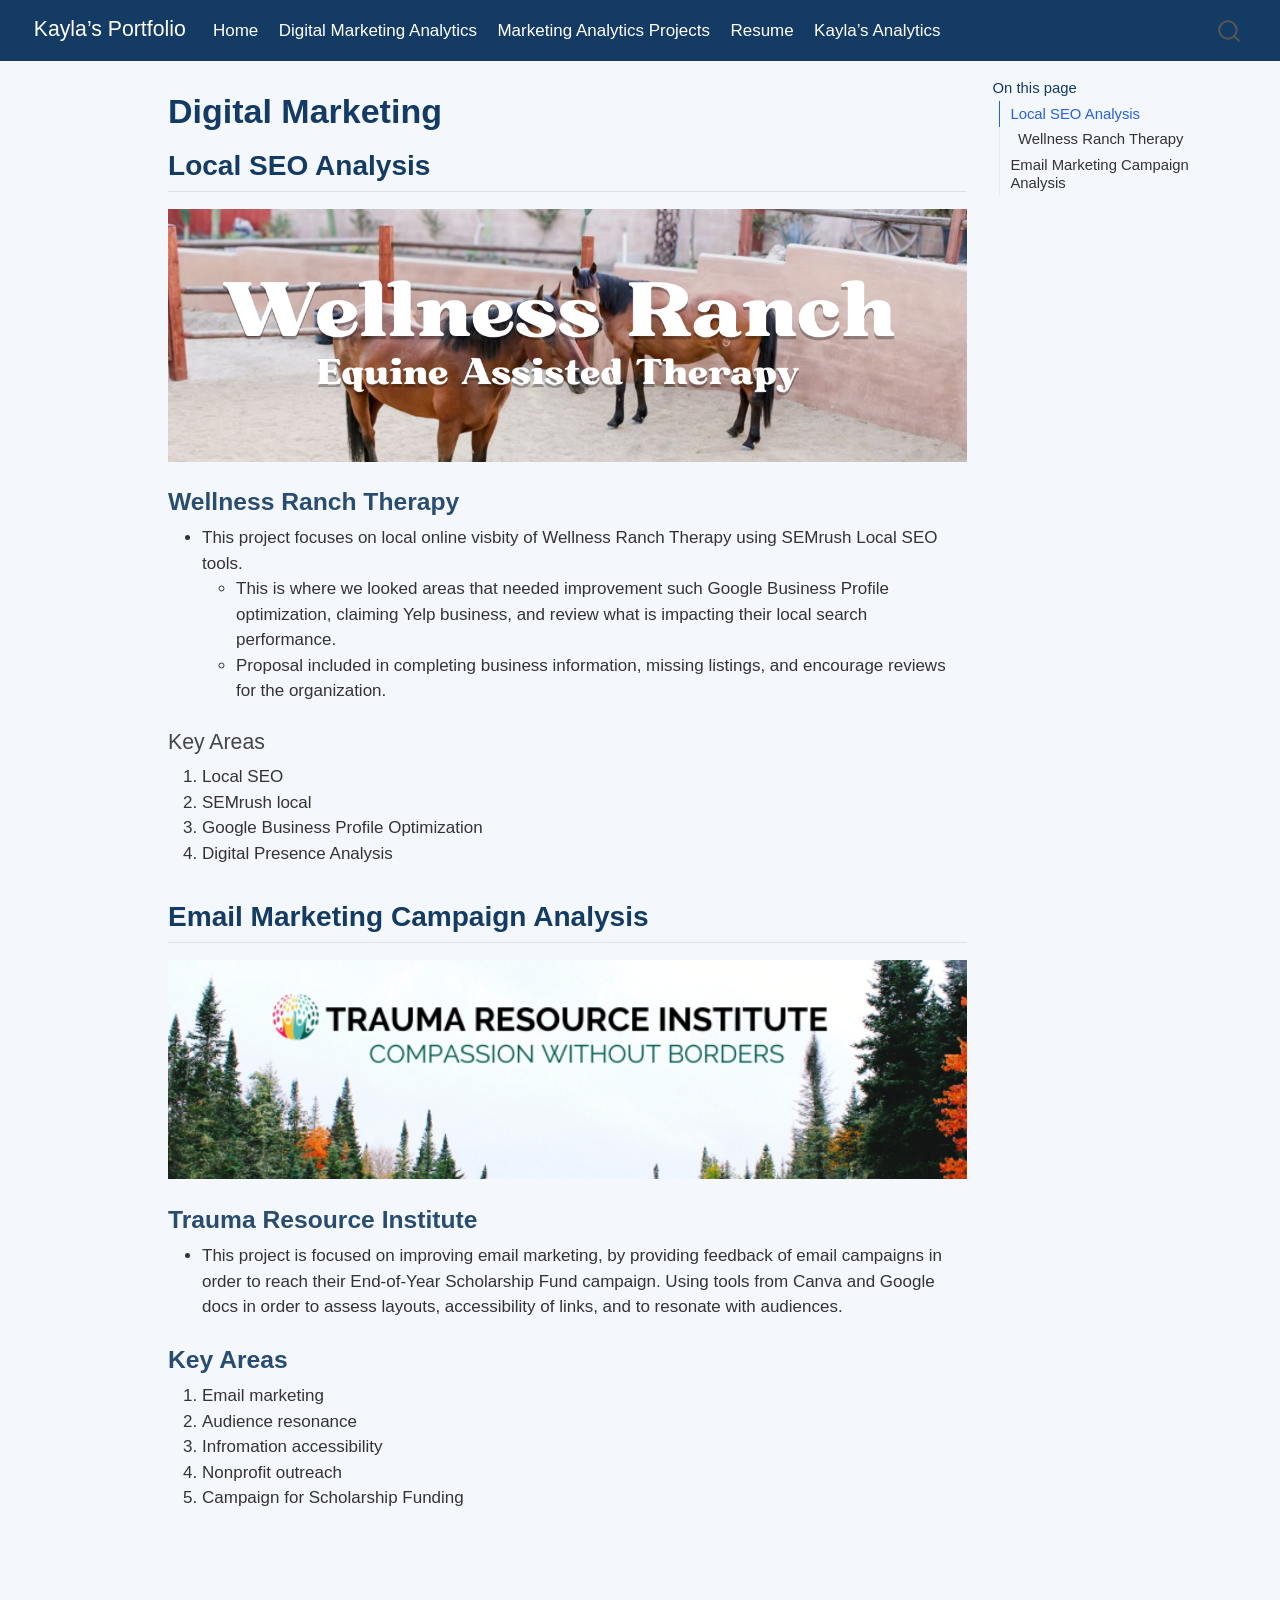
==== commit 7cf876e7: "." ====
--- a/docs/digital-marketing.html
+++ b/docs/digital-marketing.html
@@ -117,6 +117,10 @@
     <a class="nav-link" href="./resume.html"> 
 <span class="menu-text">Resume</span></a>
   </li>  
+  <li class="nav-item">
+    <a class="nav-link" href="./Kaylas-Analytics.html"> 
+<span class="menu-text">Kayla’s Analytics</span></a>
+  </li>  
 </ul>
           </div> <!-- /navcollapse -->
             <div class="quarto-navbar-tools">
--- a/docs/style.css
+++ b/docs/style.css
@@ -0,0 +1,206 @@
+/* ===== GLOBAL WEBSITE + PRESENTATION STYLING ===== */
+
+/* Website */
+body {
+  background-color: #F4F8FC;
+  color: #333333;
+  font-family: "Helvetica Neue", Arial, sans-serif;
+}
+
+/* RevealJS Presentation */
+.reveal {
+  background-color: #DCE6F2 !important;
+  color: #333333;
+  font-family: "Helvetica Neue", Arial, sans-serif;
+}
+
+/* FIX SLIDE SIZE + CENTERING */
+.reveal .slides {
+  width: 100% !important;
+  height: 100% !important;
+}
+
+.reveal .slides section {
+  width: 100% !important;
+  height: 100% !important;
+  padding: 40px 60px !important;
+  box-sizing: border-box;
+}
+
+/* Headings */
+h1, h2, h3,
+.reveal h1,
+.reveal h2,
+.reveal h3 {
+  color: #143B63;
+  font-weight: 700;
+}
+
+/* Navbar */
+.navbar {
+  background-color: #143B63 !important;
+}
+
+/* Navbar Text */
+.navbar a,
+.navbar-brand,
+.navbar-nav .nav-link {
+  color: white !important;
+}
+
+/* Navbar Hover */
+.navbar a:hover,
+.navbar-nav .nav-link:hover {
+  color: #BFD7FF !important;
+}
+
+/* Callout */
+.callout-note {
+  border-left: 6px solid #4F83FF;
+  background-color: white;
+  border-radius: 12px;
+  padding: 15px;
+  box-shadow: 0 4px 10px rgba(0,0,0,0.05);
+}
+
+/* Tool Boxes */
+.tool-box,
+.big-insight {
+  background-color: white;
+  border-left: 8px solid #4F83FF;
+  padding: 25px;
+  border-radius: 16px;
+  margin-top: 20px;
+  box-shadow: 0 4px 12px rgba(0,0,0,0.08);
+}
+
+/* Insight Box */
+.big-insight {
+  font-size: 1.4em;
+  color: #143B63;
+  text-align: center;
+}
+
+/* About Section */
+.about-section {
+  display: flex;
+  align-items: center;
+  gap: 80px;
+  margin-top: 60px;
+}
+
+/* Profile Image */
+.about-image img {
+  width: 420px;
+  max-width:none;
+  border-radius: 50%;
+  object-fit: cover;
+}
+
+/* About Text */
+.about-text {
+  max-width: 700px;
+}
+
+.about-text h1 {
+  font-size: 4rem;
+  margin-bottom: 20px;
+}
+
+.about-text h3 {
+  font-size: 2rem;
+  margin-bottom: 30px;
+}
+
+.about-text p {
+  font-size: 1.2rem;
+  line-height: 1.8;
+}
+
+/* Buttons */
+.custom-button,
+.linkedin-button {
+  display: inline-flex;
+  align-items: center;
+  gap: 12px;
+  padding: 14px 22px;
+  border: 2px solid #5c6570;
+  border-radius: 14px;
+  text-decoration: none;
+  color: #5c6570;
+  font-size: 1.1rem;
+  font-weight: 500;
+  transition: 0.3s;
+  background-color: white;
+}
+
+/* Hover */
+.custom-button:hover,
+.linkedin-button:hover {
+  background-color: #143B63;
+  color: white;
+}
+
+/* Containers */
+.button-container,
+.linkedin-container {
+  display: flex;
+  justify-content: center;
+  gap: 25px;
+  margin-top: 40px;
+  flex-wrap: wrap;
+}
+
+/* Resume */
+.resume-container {
+  max-width: 1100px;
+  margin: auto;
+  padding: 20px;
+}
+
+.resume-contact {
+  text-align: center;
+  margin-bottom: 40px;
+}
+
+.section-title {
+  font-size: 1.6rem;
+  font-weight: bold;
+  border-bottom: 3px solid #143B63;
+  margin-top: 40px;
+  margin-bottom: 20px;
+  color: #143B63;
+}
+
+.resume-row {
+  display: flex;
+  justify-content: space-between;
+  align-items: baseline;
+}
+
+.resume-row h3 {
+  margin: 0;
+}
+
+.resume-date {
+  font-weight: bold;
+}
+
+.job-title {
+  font-style: italic;
+  margin-bottom: 10px;
+}
+
+.resume-list {
+  margin-left: 30px;
+  line-height: 1.6;
+}
+
+/* Links */
+a {
+  color: #4F83FF;
+}
+
+a:hover {
+  color: #143B63;
+}
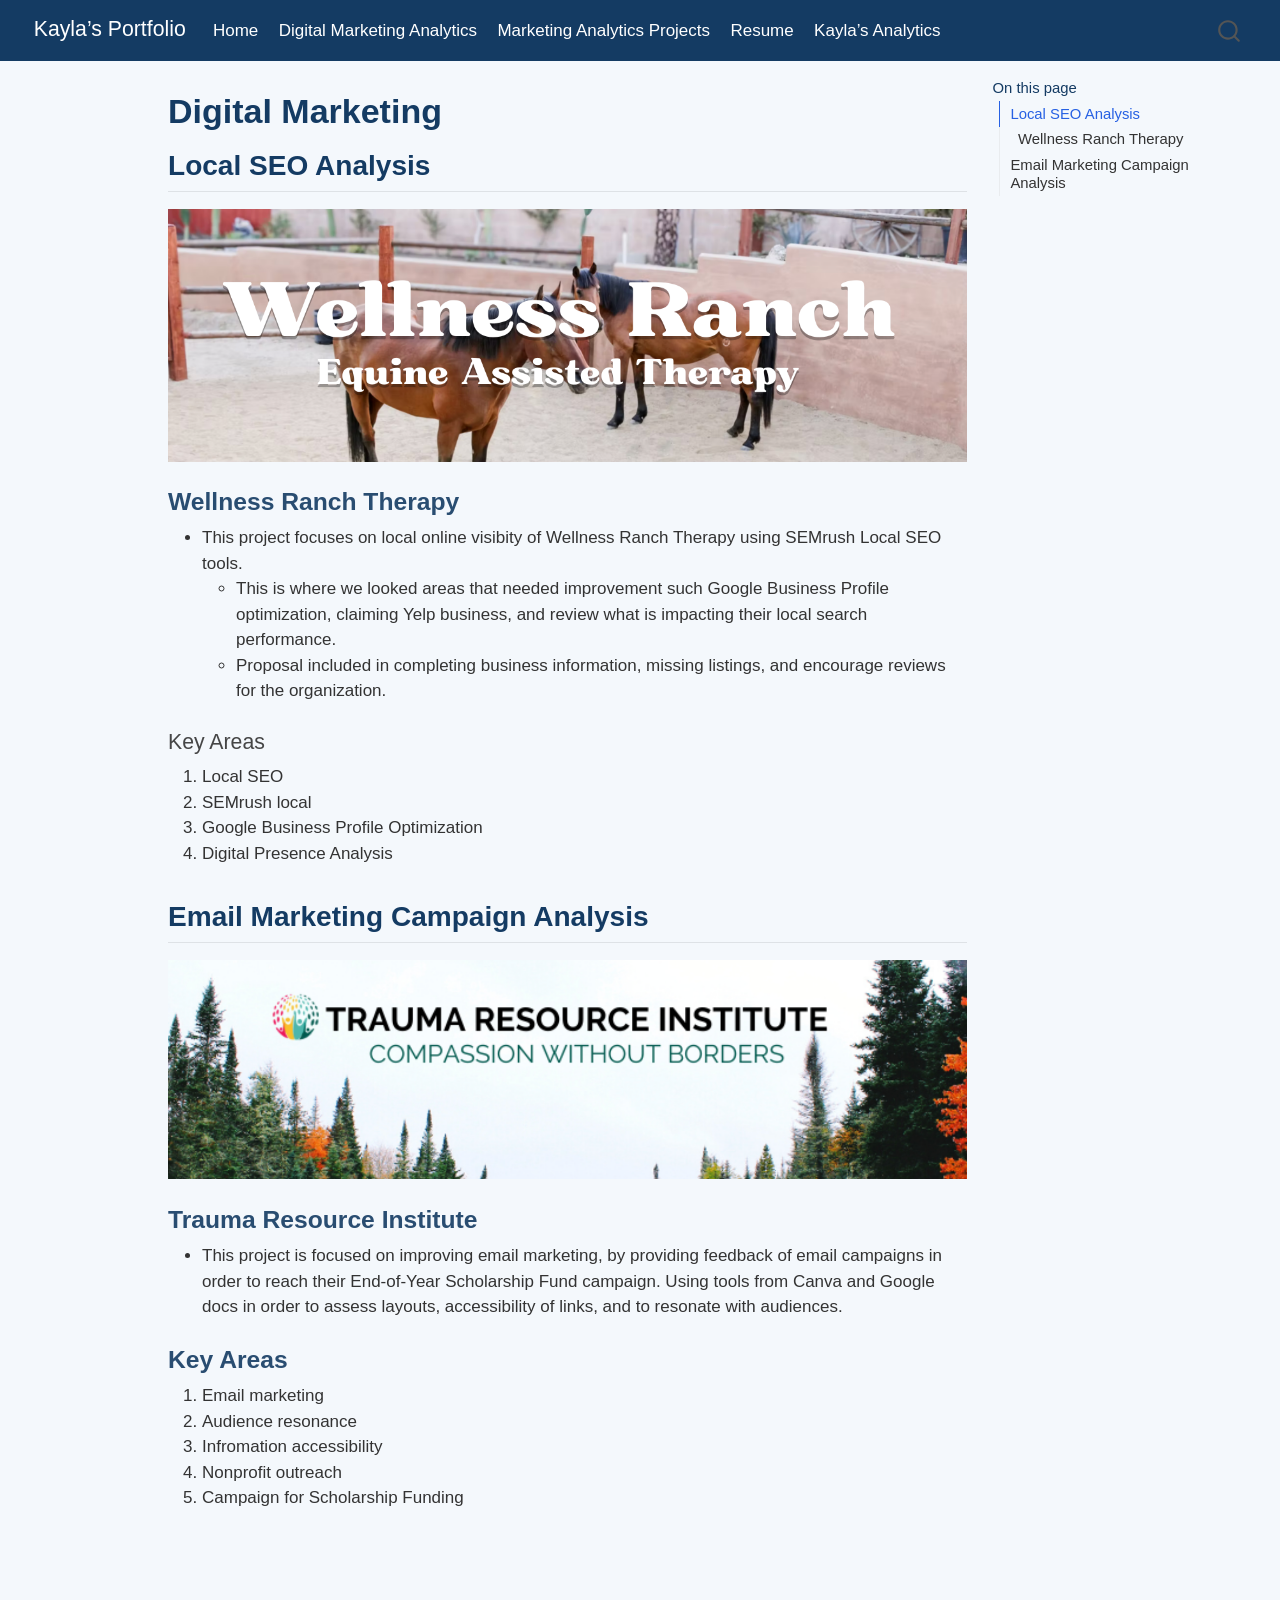
==== commit 8f5dc3d9: "." ====
--- a/docs/digital-marketing.html
+++ b/docs/digital-marketing.html
@@ -177,7 +177,7 @@
 <section id="wellness-ranch-therapy" class="level3">
 <h3 class="anchored" data-anchor-id="wellness-ranch-therapy">Wellness Ranch Therapy</h3>
 <ul>
-<li>This project focuses on local online visbity of Wellness Ranch Therapy using SEMrush Local SEO tools.
+<li>This project focuses on local online visibity of Wellness Ranch Therapy using SEMrush Local SEO tools.
 <ul>
 <li>This is where we looked areas that needed improvement such Google Business Profile optimization, claiming Yelp business, and review what is impacting their local search performance.</li>
 <li>Proposal included in completing business information, missing listings, and encourage reviews for the organization.</li>
--- a/docs/style.css
+++ b/docs/style.css
@@ -1,87 +1,38 @@
-/* ===== GLOBAL WEBSITE + PRESENTATION STYLING ===== */
-
-/* Website */
+/* ===== GLOBAL WEBSITE + REVEALJS STYLING ===== */
+
+/* Website Background */
 body {
   background-color: #F4F8FC;
   color: #333333;
   font-family: "Helvetica Neue", Arial, sans-serif;
 }
 
-/* RevealJS Presentation */
-.reveal {
-  background-color: #DCE6F2 !important;
-  color: #333333;
-  font-family: "Helvetica Neue", Arial, sans-serif;
-}
-
-/* FIX SLIDE SIZE + CENTERING */
-.reveal .slides {
-  width: 100% !important;
-  height: 100% !important;
-}
-
-.reveal .slides section {
-  width: 100% !important;
-  height: 100% !important;
-  padding: 40px 60px !important;
-  box-sizing: border-box;
-}
-
-/* Headings */
-h1, h2, h3,
-.reveal h1,
-.reveal h2,
-.reveal h3 {
-  color: #143B63;
-  font-weight: 700;
-}
-
-/* Navbar */
+/* ===== NAVBAR ===== */
+
 .navbar {
   background-color: #143B63 !important;
 }
 
-/* Navbar Text */
 .navbar a,
 .navbar-brand,
 .navbar-nav .nav-link {
   color: white !important;
 }
 
-/* Navbar Hover */
 .navbar a:hover,
 .navbar-nav .nav-link:hover {
   color: #BFD7FF !important;
 }
 
-/* Callout */
-.callout-note {
-  border-left: 6px solid #4F83FF;
-  background-color: white;
-  border-radius: 12px;
-  padding: 15px;
-  box-shadow: 0 4px 10px rgba(0,0,0,0.05);
-}
-
-/* Tool Boxes */
-.tool-box,
-.big-insight {
-  background-color: white;
-  border-left: 8px solid #4F83FF;
-  padding: 25px;
-  border-radius: 16px;
-  margin-top: 20px;
-  box-shadow: 0 4px 12px rgba(0,0,0,0.08);
-}
-
-/* Insight Box */
-.big-insight {
-  font-size: 1.4em;
-  color: #143B63;
-  text-align: center;
-}
-
-/* About Section */
+/* ===== HEADINGS ===== */
+
+h1, h2, h3 {
+  color: #143B63;
+  font-weight: 700;
+}
+
+/* ===== ABOUT SECTION ===== */
+
 .about-section {
   display: flex;
   align-items: center;
@@ -89,15 +40,13 @@
   margin-top: 60px;
 }
 
-/* Profile Image */
 .about-image img {
   width: 420px;
-  max-width:none;
+  max-width: none;
   border-radius: 50%;
   object-fit: cover;
 }
 
-/* About Text */
 .about-text {
   max-width: 700px;
 }
@@ -117,7 +66,8 @@
   line-height: 1.8;
 }
 
-/* Buttons */
+/* ===== BUTTONS ===== */
+
 .custom-button,
 .linkedin-button {
   display: inline-flex;
@@ -134,14 +84,12 @@
   background-color: white;
 }
 
-/* Hover */
 .custom-button:hover,
 .linkedin-button:hover {
   background-color: #143B63;
   color: white;
 }
 
-/* Containers */
 .button-container,
 .linkedin-container {
   display: flex;
@@ -151,7 +99,18 @@
   flex-wrap: wrap;
 }
 
-/* Resume */
+/* ===== CALLOUTS ===== */
+
+.callout-note {
+  border-left: 6px solid #4F83FF;
+  background-color: white;
+  border-radius: 12px;
+  padding: 15px;
+  box-shadow: 0 4px 10px rgba(0,0,0,0.05);
+}
+
+/* ===== RESUME ===== */
+
 .resume-container {
   max-width: 1100px;
   margin: auto;
@@ -196,11 +155,64 @@
   line-height: 1.6;
 }
 
-/* Links */
+/* ===== LINKS ===== */
+
 a {
   color: #4F83FF;
 }
 
 a:hover {
   color: #143B63;
+}
+
+/* ===== REVEALJS PRESENTATION ===== */
+
+.reveal {
+  background-color: #DCE6F2 !important;
+  color: #333333;
+  font-family: "Helvetica Neue", Arial, sans-serif;
+}
+
+/* Slide Layout */
+.reveal .slides {
+  text-align: left;
+}
+
+.reveal section {
+  padding: 40px 70px;
+  box-sizing: border-box;
+}
+
+/* Presentation Headings */
+.reveal h1,
+.reveal h2,
+.reveal h3 {
+  color: #143B63;
+  font-weight: 700;
+}
+
+/* Presentation Text */
+.reveal p,
+.reveal li {
+  font-size: 0.9em;
+  line-height: 1.3;
+}
+
+/* Presentation Boxes */
+.tool-box {
+  background-color: white;
+  border-left: 6px solid #4F83FF;
+  padding: 18px;
+  border-radius: 12px;
+  margin-bottom: 18px;
+  box-shadow: 0 4px 10px rgba(0,0,0,0.08);
+}
+
+.big-insight {
+  background-color: white;
+  border-left: 8px solid #4F83FF;
+  padding: 30px;
+  border-radius: 16px;
+  color: #143B63;
+  text-align: center;
 }
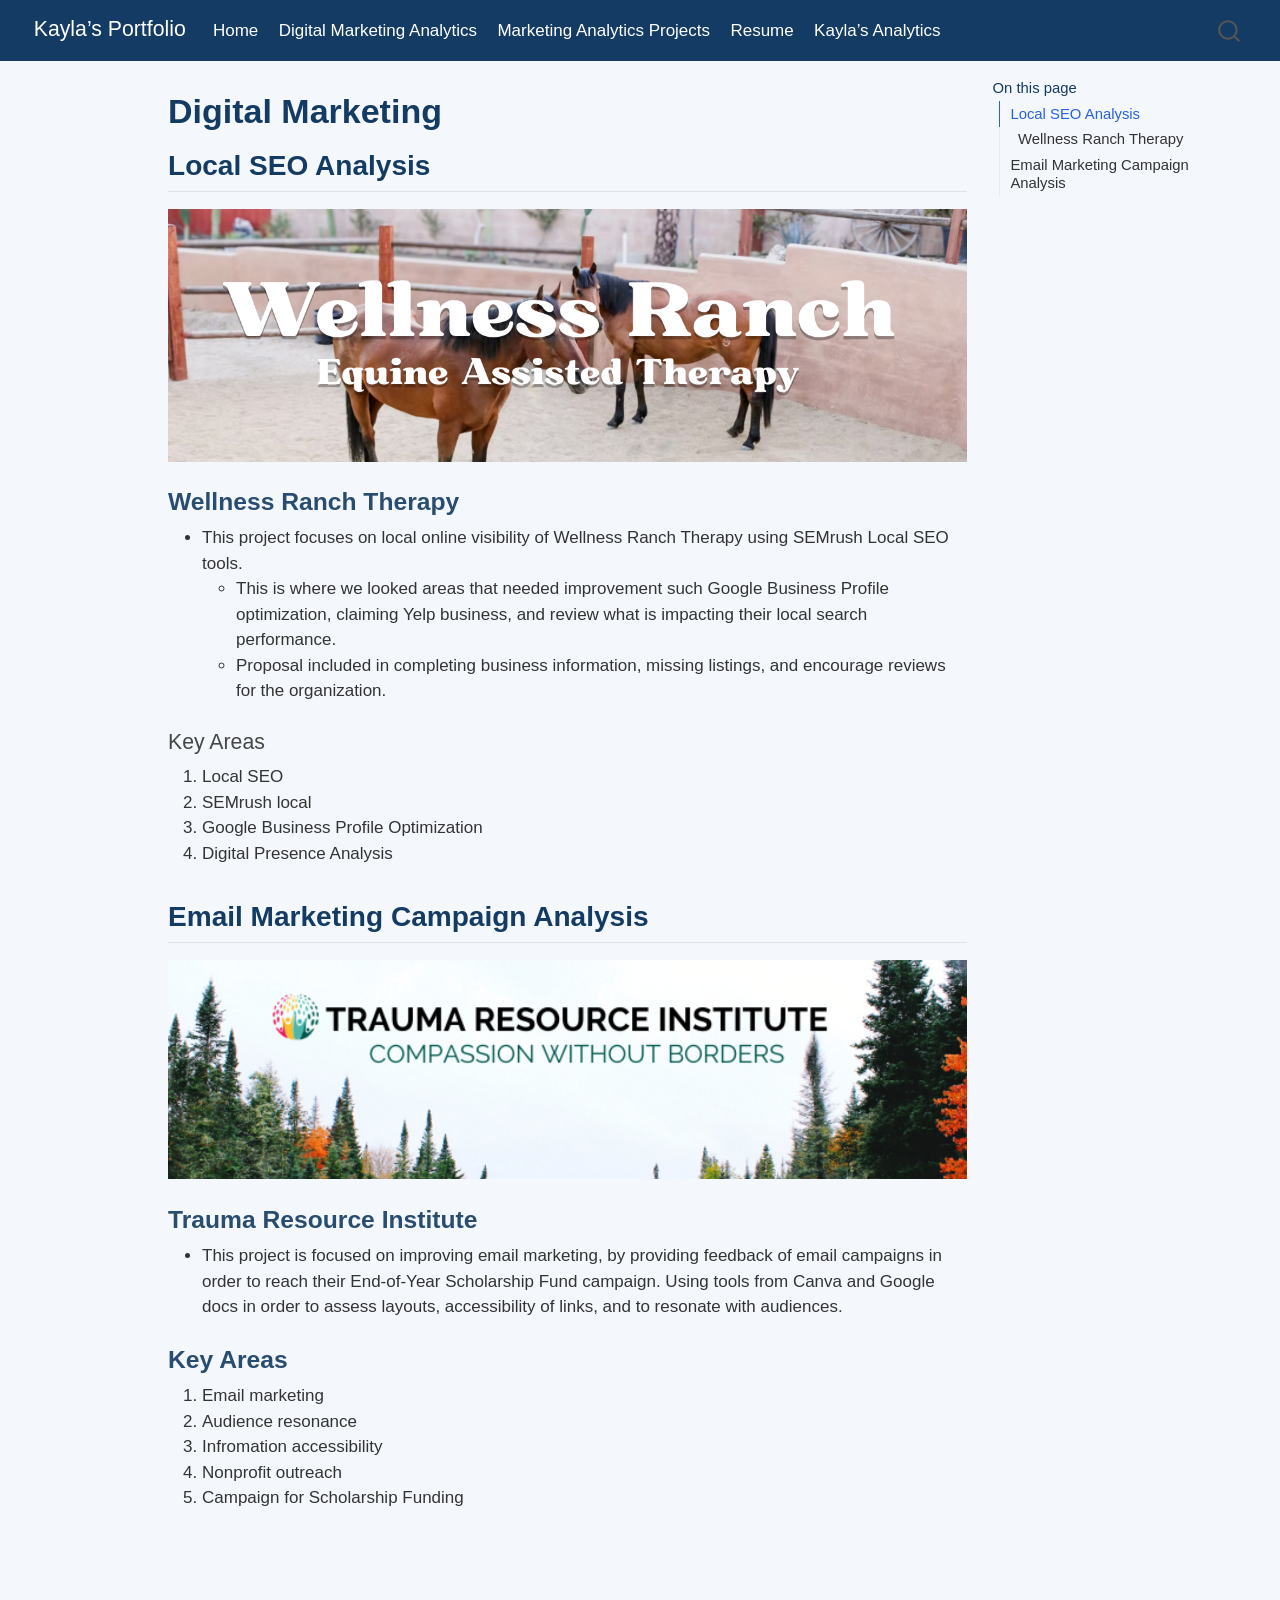
==== commit b8913ce9: "..." ====
--- a/docs/digital-marketing.html
+++ b/docs/digital-marketing.html
@@ -177,7 +177,7 @@
 <section id="wellness-ranch-therapy" class="level3">
 <h3 class="anchored" data-anchor-id="wellness-ranch-therapy">Wellness Ranch Therapy</h3>
 <ul>
-<li>This project focuses on local online visibity of Wellness Ranch Therapy using SEMrush Local SEO tools.
+<li>This project focuses on local online visibility of Wellness Ranch Therapy using SEMrush Local SEO tools.
 <ul>
 <li>This is where we looked areas that needed improvement such Google Business Profile optimization, claiming Yelp business, and review what is impacting their local search performance.</li>
 <li>Proposal included in completing business information, missing listings, and encourage reviews for the organization.</li>
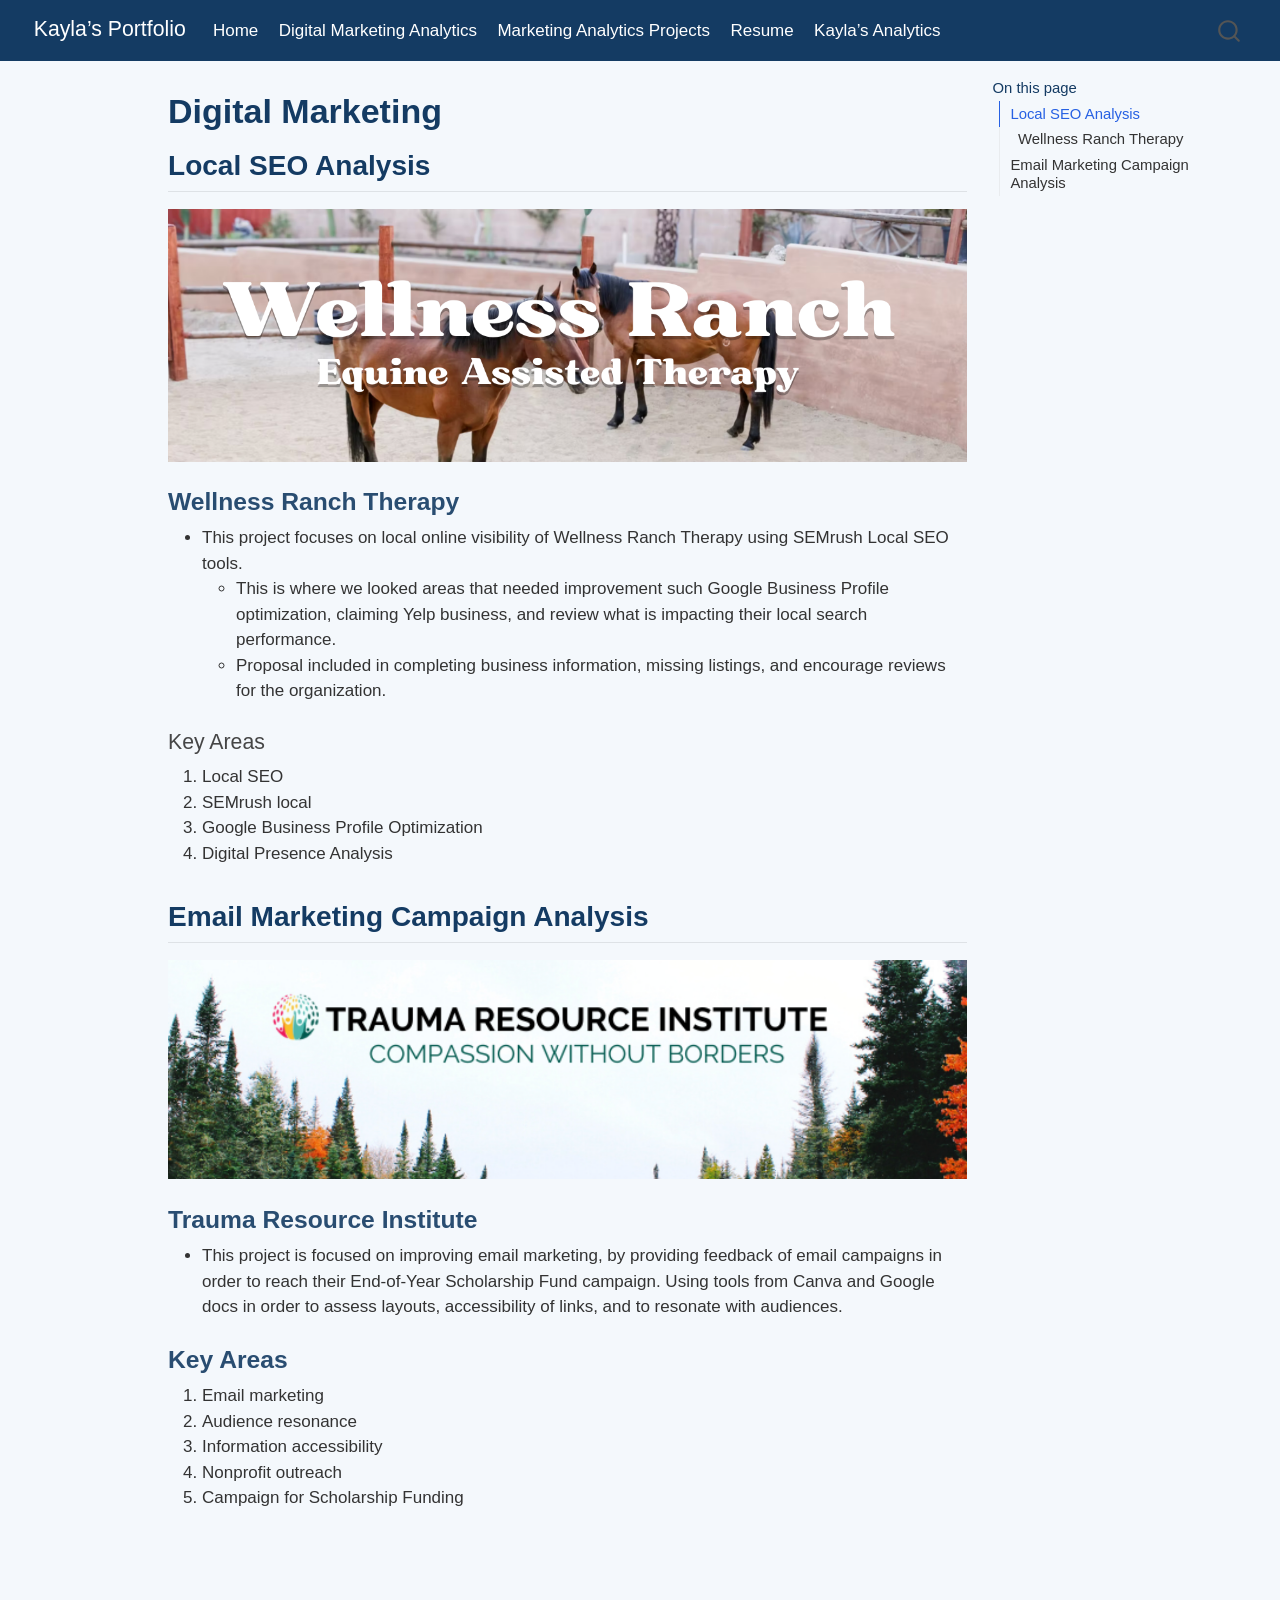
==== commit 50d29e12: "..." ====
--- a/docs/digital-marketing.html
+++ b/docs/digital-marketing.html
@@ -208,7 +208,7 @@
 <ol type="1">
 <li>Email marketing</li>
 <li>Audience resonance</li>
-<li>Infromation accessibility</li>
+<li>Information accessibility</li>
 <li>Nonprofit outreach</li>
 <li>Campaign for Scholarship Funding</li>
 </ol>
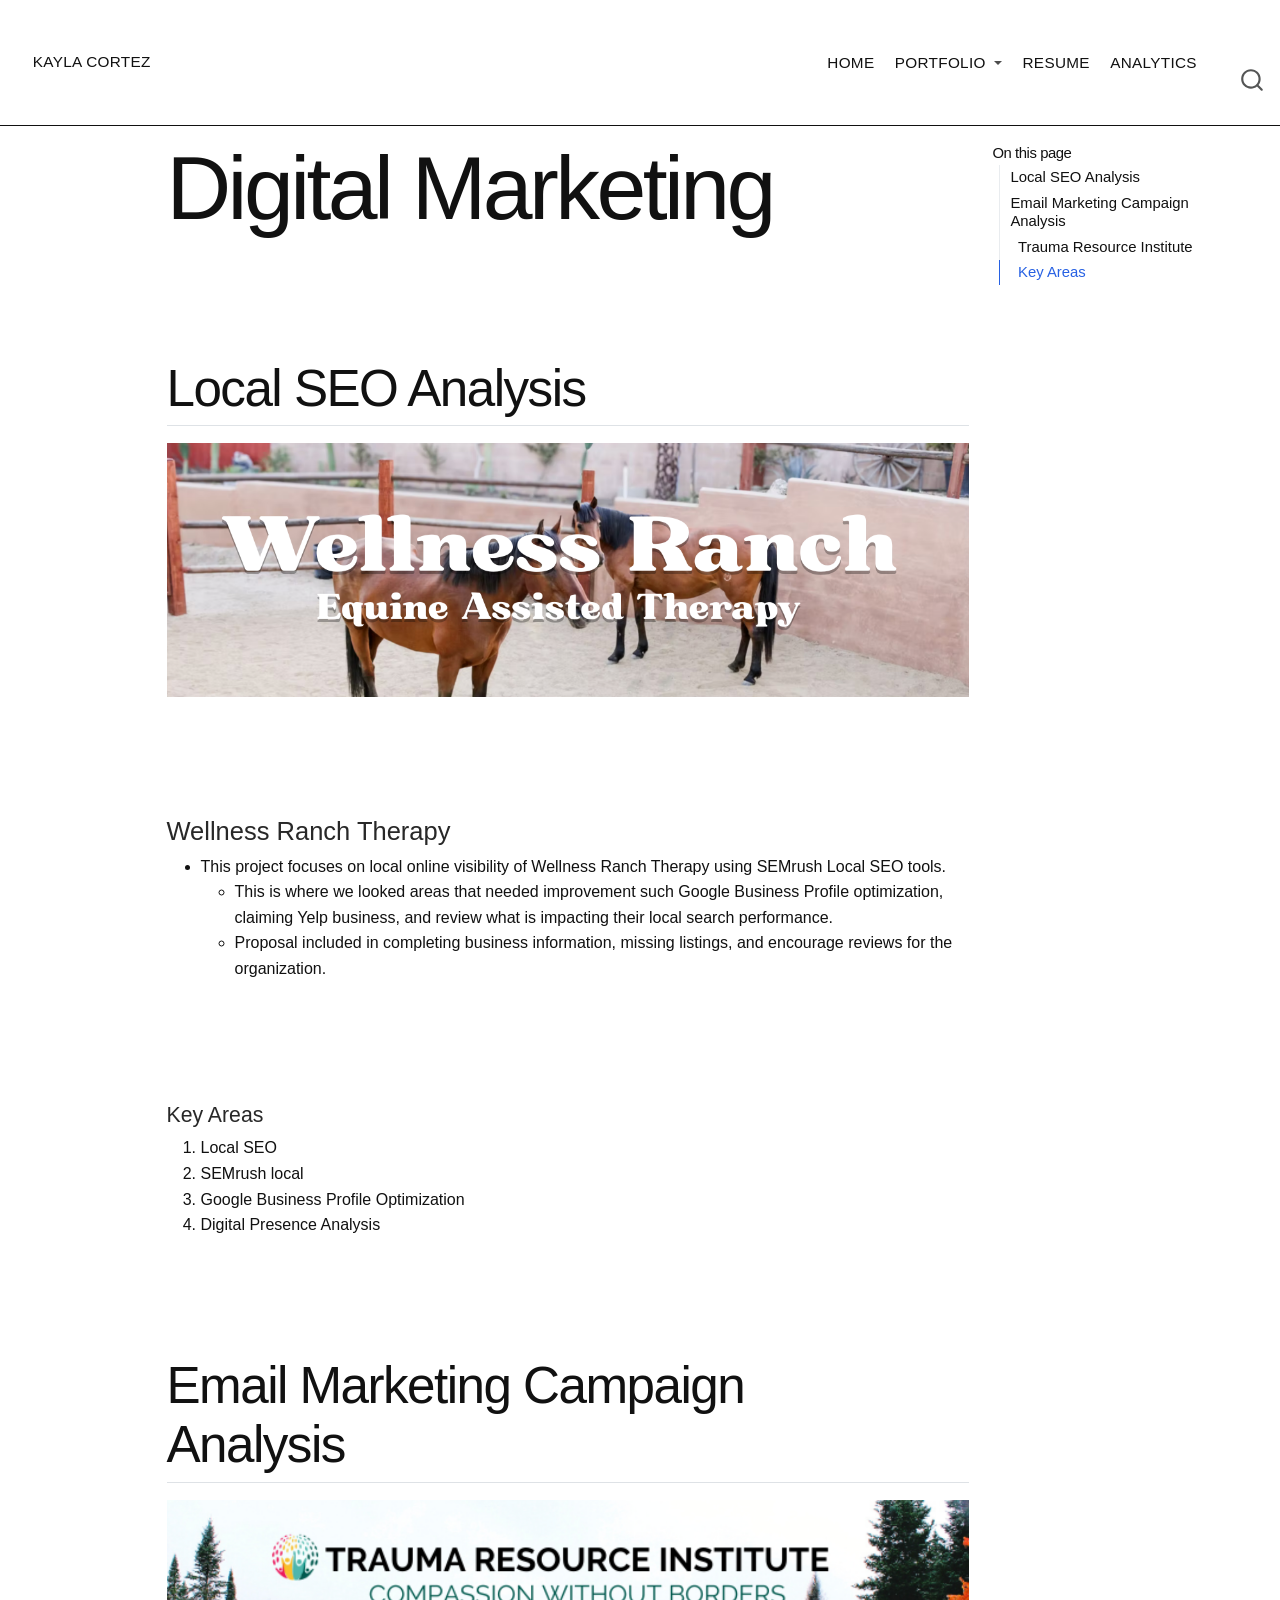
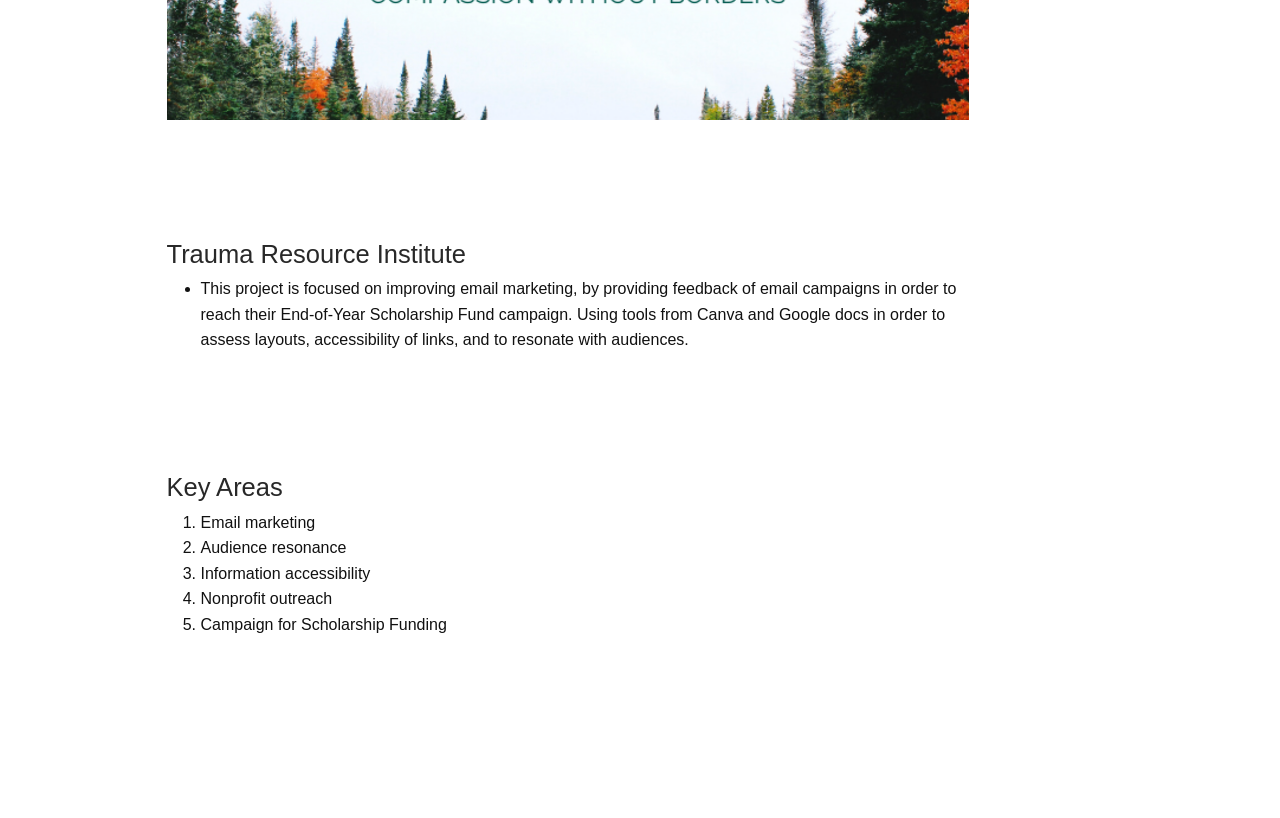
==== commit c9ab2b11: "." ====
--- a/docs/digital-marketing.html
+++ b/docs/digital-marketing.html
@@ -7,7 +7,7 @@
 <meta name="viewport" content="width=device-width, initial-scale=1.0, user-scalable=yes">
 
 
-<title>Digital Marketing – Kayla’s Portfolio</title>
+<title>Digital Marketing – Kayla Cortez</title>
 <style>
 code{white-space: pre-wrap;}
 span.smallcaps{font-variant: small-caps;}
@@ -92,7 +92,7 @@
     <a href="./index.html" class="navbar-brand navbar-brand-logo">
     </a>
     <a class="navbar-brand" href="./index.html">
-    <span class="navbar-title">Kayla’s Portfolio</span>
+    <span class="navbar-title">Kayla Cortez</span>
     </a>
   </div>
             <div id="quarto-search" class="" title="Search"></div>
@@ -100,26 +100,41 @@
   <span class="navbar-toggler-icon"></span>
 </button>
           <div class="collapse navbar-collapse" id="navbarCollapse">
-            <ul class="navbar-nav navbar-nav-scroll me-auto">
+            <ul class="navbar-nav navbar-nav-scroll ms-auto">
   <li class="nav-item">
     <a class="nav-link" href="./index.html"> 
 <span class="menu-text">Home</span></a>
   </li>  
-  <li class="nav-item">
-    <a class="nav-link active" href="./digital-marketing.html" aria-current="page"> 
-<span class="menu-text">Digital Marketing Analytics</span></a>
+  <li class="nav-item dropdown ">
+    <a class="nav-link dropdown-toggle" href="#" id="nav-menu-portfolio" role="link" data-bs-toggle="dropdown" aria-expanded="false">
+ <span class="menu-text">Portfolio</span>
+    </a>
+    <ul class="dropdown-menu dropdown-menu-end" aria-labelledby="nav-menu-portfolio">    
+        <li>
+    <a class="dropdown-item" href="./marketing-analytics.html">
+ <span class="dropdown-text">Marketing Analytics</span></a>
   </li>  
-  <li class="nav-item">
-    <a class="nav-link" href="./marketing-analytics.html"> 
-<span class="menu-text">Marketing Analytics Projects</span></a>
+        <li>
+    <a class="dropdown-item" href="./digital-marketing.html">
+ <span class="dropdown-text">Marketing Analytics</span></a>
   </li>  
+        <li>
+    <a class="dropdown-item" href="./photography.qmd">
+ <span class="dropdown-text">Photography</span></a>
+  </li>  
+        <li>
+    <a class="dropdown-item" href="./videography.qmd">
+ <span class="dropdown-text">Videography</span></a>
+  </li>  
+    </ul>
+  </li>
   <li class="nav-item">
     <a class="nav-link" href="./resume.html"> 
 <span class="menu-text">Resume</span></a>
   </li>  
   <li class="nav-item">
     <a class="nav-link" href="./Kaylas-Analytics.html"> 
-<span class="menu-text">Kayla’s Analytics</span></a>
+<span class="menu-text">Analytics</span></a>
   </li>  
 </ul>
           </div> <!-- /navcollapse -->
--- a/docs/style.css
+++ b/docs/style.css
@@ -1,70 +1,155 @@
-/* ===== GLOBAL WEBSITE + REVEALJS STYLING ===== */
-
-/* Website Background */
+/* =========================================================
+   KAYLA PORTFOLIO
+   Inspired by contemporary gallery / editorial design
+   ========================================================= */
+
+
+/* ===== GLOBAL ===== */
+
+* {
+  box-sizing: border-box;
+}
+
+html {
+  scroll-behavior: smooth;
+}
+
 body {
-  background-color: #F4F8FC;
-  color: #333333;
-  font-family: "Helvetica Neue", Arial, sans-serif;
-}
+  background-color: #ffffff;
+  color: #111111;
+  font-family: Arial, Helvetica, sans-serif;
+  font-size: 16px;
+  line-height: 1.6;
+  margin: 0;
+}
+
+
+/* ===== PAGE WIDTH ===== */
+
+main,
+.page-columns,
+.content {
+  max-width: 1400px;
+  margin: 0 auto;
+}
+
 
 /* ===== NAVBAR ===== */
 
 .navbar {
-  background-color: #143B63 !important;
+  background-color: #ffffff !important;
+  border-bottom: 1px solid #111111;
+  padding-top: 18px;
+  padding-bottom: 18px;
+}
+
+.navbar-brand {
+  color: #111111 !important;
+  font-size: 1.25rem;
+  font-weight: 600;
+  letter-spacing: -0.02em;
 }
 
 .navbar a,
-.navbar-brand,
 .navbar-nav .nav-link {
-  color: white !important;
+  color: #111111 !important;
+  font-size: 0.9rem;
+  font-weight: 500;
+  letter-spacing: 0.02em;
+  text-transform: uppercase;
 }
 
 .navbar a:hover,
 .navbar-nav .nav-link:hover {
-  color: #BFD7FF !important;
-}
+  color: #777777 !important;
+}
+
 
 /* ===== HEADINGS ===== */
 
-h1, h2, h3 {
-  color: #143B63;
-  font-weight: 700;
-}
-
-/* ===== ABOUT SECTION ===== */
+h1,
+h2,
+h3,
+h4 {
+  color: #111111;
+  font-weight: 500;
+  line-height: 1.1;
+}
+
+h1 {
+  font-size: clamp(3rem, 7vw, 7rem);
+  letter-spacing: -0.04em;
+}
+
+h2 {
+  font-size: clamp(2rem, 4vw, 4rem);
+  letter-spacing: -0.03em;
+}
+
+h3 {
+  font-size: 1.5rem;
+}
+
+p {
+  color: #222222;
+}
+
+
+/* ===== ABOUT / HERO ===== */
 
 .about-section {
-  display: flex;
+  display: grid;
+  grid-template-columns: 1fr 1.15fr;
   align-items: center;
-  gap: 80px;
-  margin-top: 60px;
-}
-
-.about-image img {
-  width: 420px;
-  max-width: none;
-  border-radius: 50%;
-  object-fit: cover;
-}
-
-.about-text {
-  max-width: 700px;
-}
-
-.about-text h1 {
-  font-size: 4rem;
+  gap: 60px;
+
+  margin-top: 0 !important;
+  padding-top: 20px !important;
+  padding-bottom: 60px;
+
+  min-height: auto !important;
+}
+
+/* ===== INTRO LABELS ===== */
+
+.eyebrow {
   margin-bottom: 20px;
-}
-
-.about-text h3 {
-  font-size: 2rem;
-  margin-bottom: 30px;
-}
-
-.about-text p {
-  font-size: 1.2rem;
-  line-height: 1.8;
-}
+
+  font-size: 0.8rem;
+  font-weight: 600;
+
+  letter-spacing: 0.12em;
+  text-transform: uppercase;
+}
+
+
+/* ===== SECTION SPACING ===== */
+
+section {
+  margin-top: 120px;
+  margin-bottom: 120px;
+}
+
+
+/* ===== SECTION TITLE ===== */
+
+.section-title {
+  font-size: 0.9rem;
+  font-weight: 600;
+
+  letter-spacing: 0.1em;
+  text-transform: uppercase;
+
+  border-top: 1px solid #111111;
+  border-bottom: none;
+
+  padding-top: 14px;
+  margin-top: 80px;
+  margin-bottom: 50px;
+
+  color: #111111;
+}
+
 
 /* ===== BUTTONS ===== */
 
@@ -72,147 +157,450 @@
 .linkedin-button {
   display: inline-flex;
   align-items: center;
-  gap: 12px;
-  padding: 14px 22px;
-  border: 2px solid #5c6570;
-  border-radius: 14px;
+  gap: 10px;
+
+  padding: 12px 0;
+
+  background: transparent;
+
+  border: none;
+  border-bottom: 1px solid #111111;
+
+  border-radius: 0;
+
+  color: #111111;
+
+  font-size: 0.95rem;
+  font-weight: 500;
+
   text-decoration: none;
-  color: #5c6570;
-  font-size: 1.1rem;
-  font-weight: 500;
-  transition: 0.3s;
-  background-color: white;
+
+  transition:
+    color 0.25s ease,
+    border-color 0.25s ease;
 }
 
 .custom-button:hover,
 .linkedin-button:hover {
-  background-color: #143B63;
-  color: white;
+  background: transparent;
+  color: #777777;
+  border-color: #777777;
 }
 
 .button-container,
 .linkedin-container {
   display: flex;
-  justify-content: center;
-  gap: 25px;
+  justify-content: flex-start;
+
+  gap: 30px;
+
   margin-top: 40px;
+
   flex-wrap: wrap;
 }
 
+
+/* ===== LINKS ===== */
+
+a {
+  color: #111111;
+  text-decoration-thickness: 1px;
+  text-underline-offset: 4px;
+}
+
+a:hover {
+  color: #777777;
+}
+
+
 /* ===== CALLOUTS ===== */
 
 .callout-note {
-  border-left: 6px solid #4F83FF;
-  background-color: white;
-  border-radius: 12px;
-  padding: 15px;
-  box-shadow: 0 4px 10px rgba(0,0,0,0.05);
-}
+  background-color: transparent;
+
+  border: none;
+  border-top: 1px solid #111111;
+
+  border-radius: 0;
+
+  padding: 25px 0;
+
+  box-shadow: none;
+}
+
+
+/* ===== PORTFOLIO GRID ===== */
+
+.portfolio-grid {
+  display: grid;
+
+  grid-template-columns:
+    repeat(2, minmax(0, 1fr));
+
+  gap: 70px 30px;
+}
+
+.portfolio-item {
+  display: block;
+}
+
+.portfolio-item img {
+  width: 100%;
+  display: block;
+
+  border-radius: 0;
+
+  transition: opacity 0.3s ease;
+}
+
+.portfolio-item:hover img {
+  opacity: 0.8;
+}
+
+.portfolio-item h3 {
+  margin-top: 15px;
+  margin-bottom: 5px;
+
+  font-size: 1.05rem;
+  font-weight: 500;
+}
+
+.portfolio-item p {
+  margin: 0;
+
+  font-size: 0.9rem;
+  color: #666666;
+}
+
+
+/* ===== SOCIAL MEDIA GRID ===== */
+
+.social-grid {
+  display: grid;
+
+  grid-template-columns:
+    repeat(3, 1fr);
+
+  gap: 8px;
+}
+
+.social-grid img {
+  width: 100%;
+  aspect-ratio: 1 / 1;
+
+  object-fit: cover;
+
+  display: block;
+}
+
 
 /* ===== RESUME ===== */
 
 .resume-container {
-  max-width: 1100px;
-  margin: auto;
-  padding: 20px;
+  max-width: 1200px;
+
+  margin: 0 auto;
+
+  padding: 60px 20px;
 }
 
 .resume-contact {
-  text-align: center;
-  margin-bottom: 40px;
-}
-
-.section-title {
-  font-size: 1.6rem;
-  font-weight: bold;
-  border-bottom: 3px solid #143B63;
-  margin-top: 40px;
-  margin-bottom: 20px;
-  color: #143B63;
+  text-align: left;
+
+  border-bottom: 1px solid #111111;
+
+  padding-bottom: 40px;
+  margin-bottom: 60px;
 }
 
 .resume-row {
   display: flex;
+
   justify-content: space-between;
   align-items: baseline;
+
+  gap: 30px;
 }
 
 .resume-row h3 {
   margin: 0;
+
+  font-weight: 500;
 }
 
 .resume-date {
-  font-weight: bold;
+  font-size: 0.85rem;
+  font-weight: 400;
+
+  white-space: nowrap;
 }
 
 .job-title {
-  font-style: italic;
-  margin-bottom: 10px;
+  margin-top: 5px;
+  margin-bottom: 15px;
+
+  font-style: normal;
+
+  color: #666666;
 }
 
 .resume-list {
-  margin-left: 30px;
-  line-height: 1.6;
-}
-
-/* ===== LINKS ===== */
-
-a {
-  color: #4F83FF;
-}
-
-a:hover {
-  color: #143B63;
-}
-
-/* ===== REVEALJS PRESENTATION ===== */
+  margin-left: 18px;
+
+  line-height: 1.7;
+}
+
+
+/* ===== EMBEDDED PDF / LOOKER STUDIO ===== */
+
+iframe {
+  width: 100%;
+
+  border: 1px solid #dddddd;
+  border-radius: 0;
+}
+
+
+/* ===== HIRE ME SECTION ===== */
+
+.hire-section {
+  border-top: 1px solid #111111;
+
+  padding-top: 70px;
+  padding-bottom: 100px;
+}
+
+.hire-section h1 {
+  max-width: 900px;
+}
+
+
+/* ===== FORM ===== */
+
+form {
+  max-width: 800px;
+
+  margin-top: 50px;
+}
+
+label {
+  display: block;
+
+  margin-top: 28px;
+  margin-bottom: 8px;
+
+  font-size: 0.8rem;
+  font-weight: 600;
+
+  letter-spacing: 0.08em;
+  text-transform: uppercase;
+}
+
+input,
+select,
+textarea {
+  width: 100%;
+
+  padding: 14px 0;
+
+  font-family: inherit;
+  font-size: 1rem;
+
+  color: #111111;
+  background: transparent;
+
+  border: none;
+  border-bottom: 1px solid #999999;
+
+  border-radius: 0;
+
+  outline: none;
+}
+
+input:focus,
+select:focus,
+textarea:focus {
+  border-bottom-color: #111111;
+}
+
+textarea {
+  min-height: 150px;
+  resize: vertical;
+}
+
+button,
+input[type="submit"] {
+  margin-top: 35px;
+
+  padding: 14px 28px;
+
+  border: 1px solid #111111;
+  border-radius: 0;
+
+  background-color: #111111;
+  color: #ffffff;
+
+  font-family: inherit;
+
+  font-size: 0.9rem;
+  font-weight: 500;
+
+  letter-spacing: 0.05em;
+  text-transform: uppercase;
+
+  cursor: pointer;
+
+  transition: 0.25s ease;
+}
+
+button:hover,
+input[type="submit"]:hover {
+  background-color: #ffffff;
+  color: #111111;
+}
+
+
+/* ===== FOOTER ===== */
+
+footer {
+  margin-top: 120px;
+
+  padding-top: 30px;
+  padding-bottom: 40px;
+
+  border-top: 1px solid #111111;
+
+  font-size: 0.85rem;
+}
+
+
+/* =========================================================
+   REVEALJS
+   ========================================================= */
 
 .reveal {
-  background-color: #DCE6F2 !important;
-  color: #333333;
-  font-family: "Helvetica Neue", Arial, sans-serif;
-}
-
-/* Slide Layout */
+  background-color: #ffffff !important;
+
+  color: #111111;
+
+  font-family: Arial, Helvetica, sans-serif;
+}
+
 .reveal .slides {
   text-align: left;
 }
 
 .reveal section {
   padding: 40px 70px;
+
   box-sizing: border-box;
 }
 
-/* Presentation Headings */
 .reveal h1,
 .reveal h2,
 .reveal h3 {
-  color: #143B63;
-  font-weight: 700;
-}
-
-/* Presentation Text */
+  color: #111111;
+
+  font-weight: 500;
+
+  letter-spacing: -0.02em;
+}
+
 .reveal p,
 .reveal li {
   font-size: 0.9em;
-  line-height: 1.3;
-}
+
+  line-height: 1.4;
+}
+
 
 /* Presentation Boxes */
+
 .tool-box {
-  background-color: white;
-  border-left: 6px solid #4F83FF;
-  padding: 18px;
-  border-radius: 12px;
-  margin-bottom: 18px;
-  box-shadow: 0 4px 10px rgba(0,0,0,0.08);
+  background-color: transparent;
+
+  border: none;
+  border-top: 1px solid #111111;
+
+  padding: 20px 0;
+
+  border-radius: 0;
+
+  margin-bottom: 20px;
+
+  box-shadow: none;
 }
 
 .big-insight {
-  background-color: white;
-  border-left: 8px solid #4F83FF;
-  padding: 30px;
-  border-radius: 16px;
-  color: #143B63;
-  text-align: center;
+  background-color: transparent;
+
+  border: 1px solid #111111;
+
+  padding: 35px;
+
+  border-radius: 0;
+
+  color: #111111;
+
+  text-align: left;
+}
+
+
+/* =========================================================
+   RESPONSIVE
+   ========================================================= */
+
+@media (max-width: 900px) {
+
+  .about-section {
+    grid-template-columns: 1fr;
+
+    gap: 40px;
+
+    min-height: auto;
+
+    padding-top: 50px;
+  }
+
+  .about-image img {
+    max-width: 100%;
+  }
+
+  .portfolio-grid {
+    grid-template-columns: 1fr;
+  }
+
+  .social-grid {
+    grid-template-columns:
+      repeat(2, 1fr);
+  }
+
+  .resume-row {
+    display: block;
+  }
+
+  .resume-date {
+    display: block;
+
+    margin-top: 5px;
+  }
+
+}
+
+
+@media (max-width: 550px) {
+
+  body {
+    font-size: 15px;
+  }
+
+  section {
+    margin-top: 80px;
+    margin-bottom: 80px;
+  }
+
+  .social-grid {
+    grid-template-columns: 1fr;
+  }
+
 }
